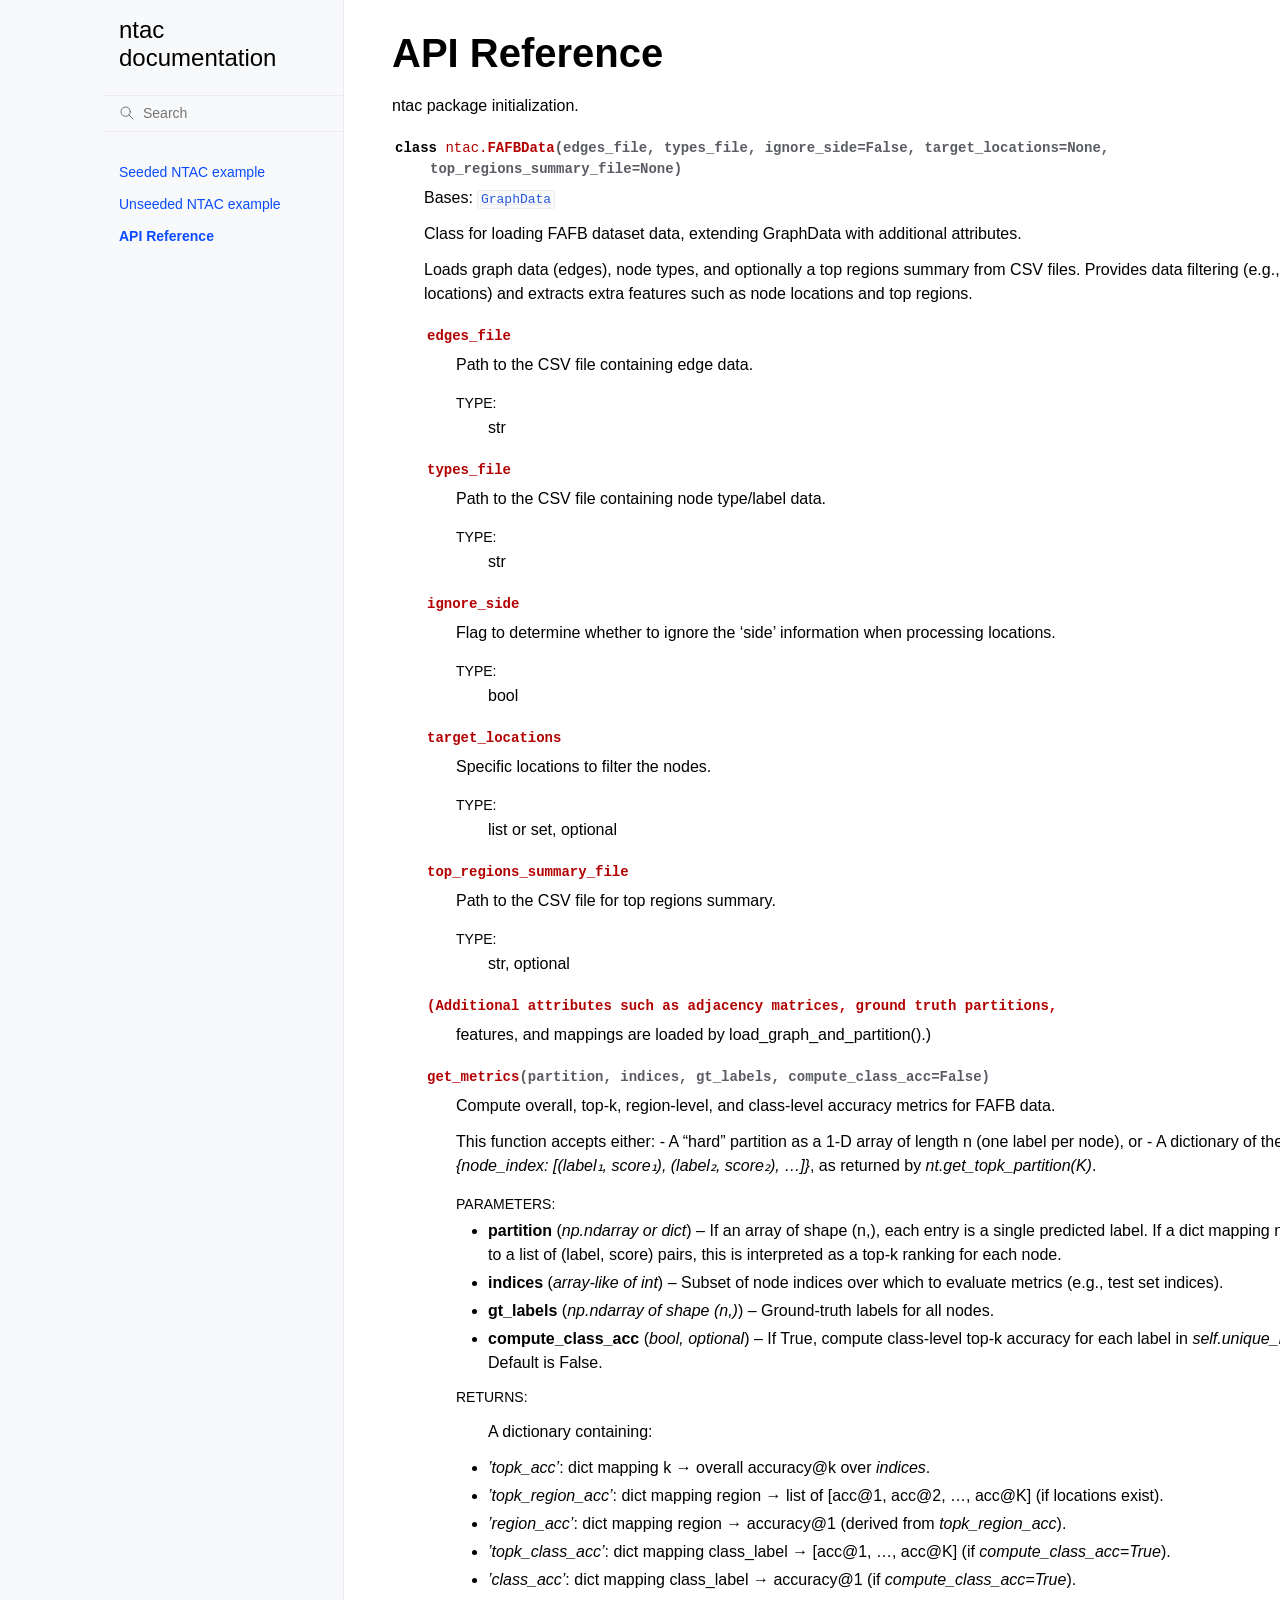
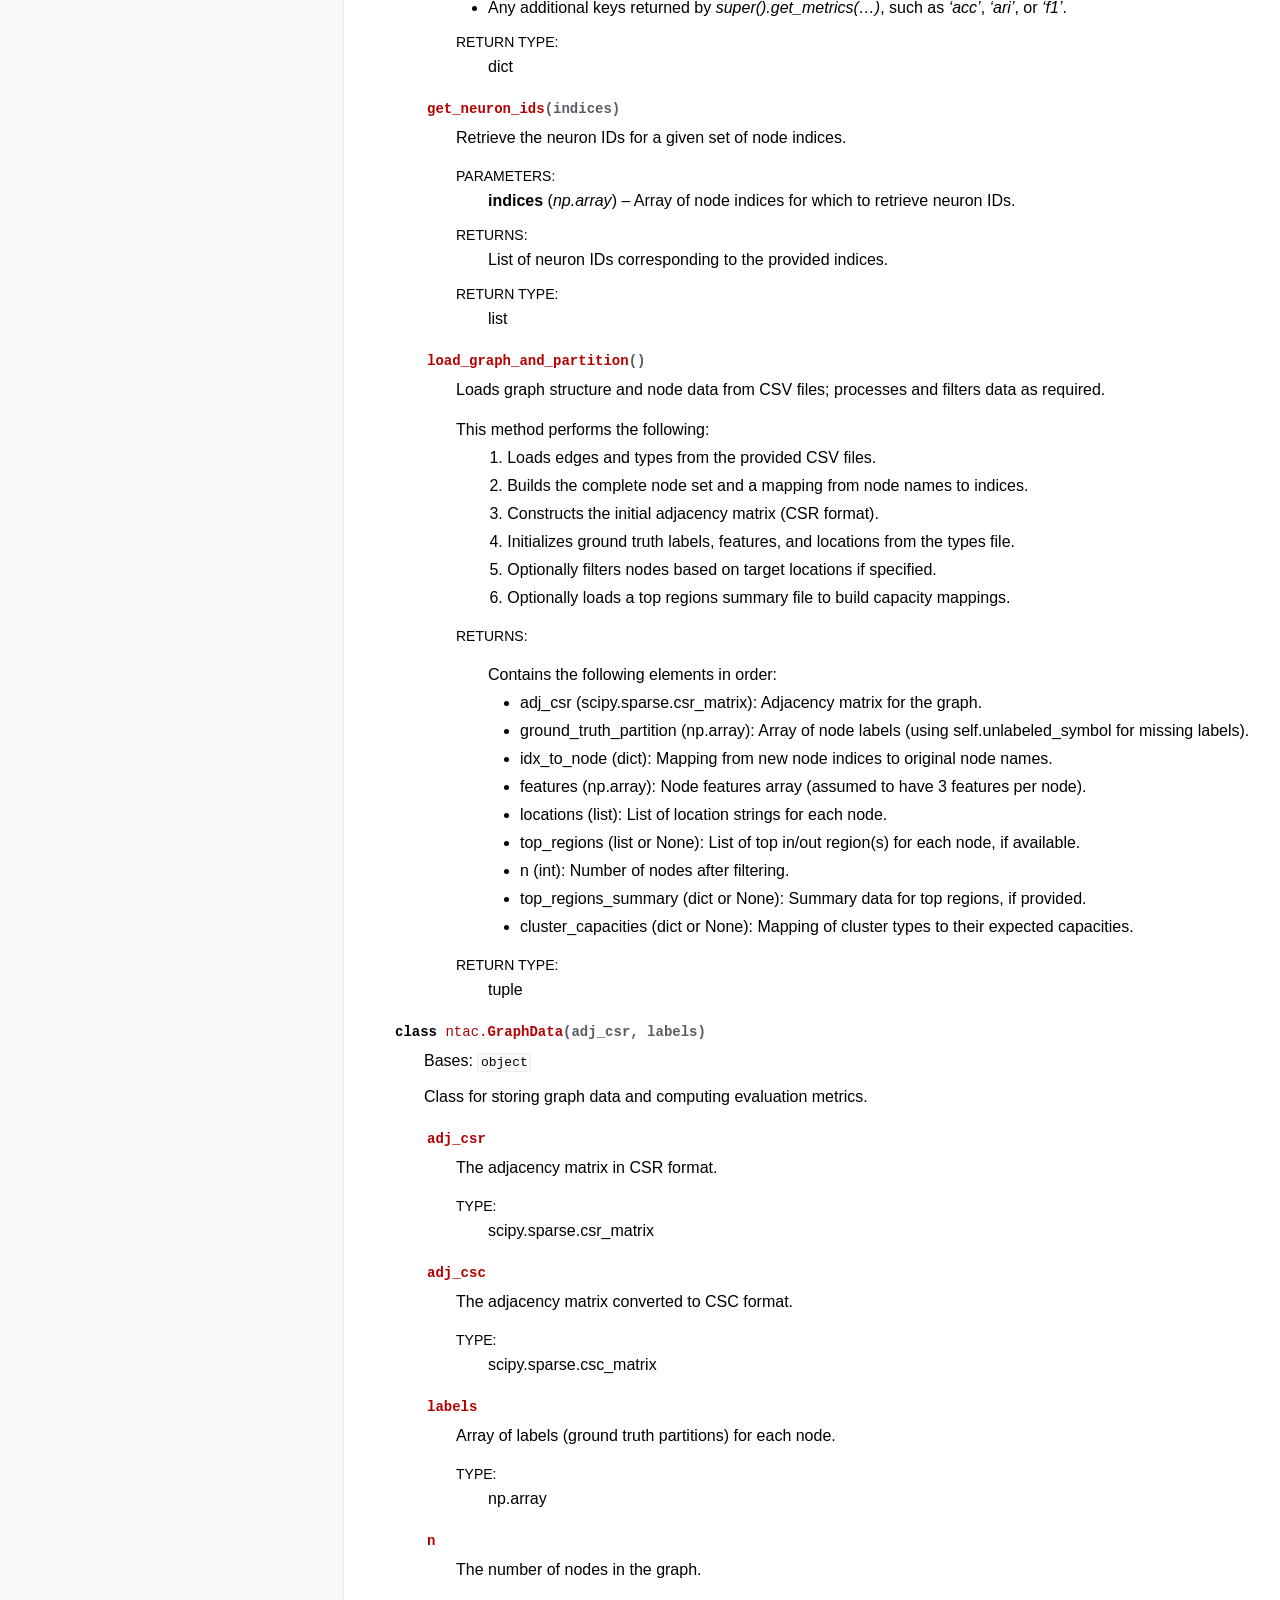
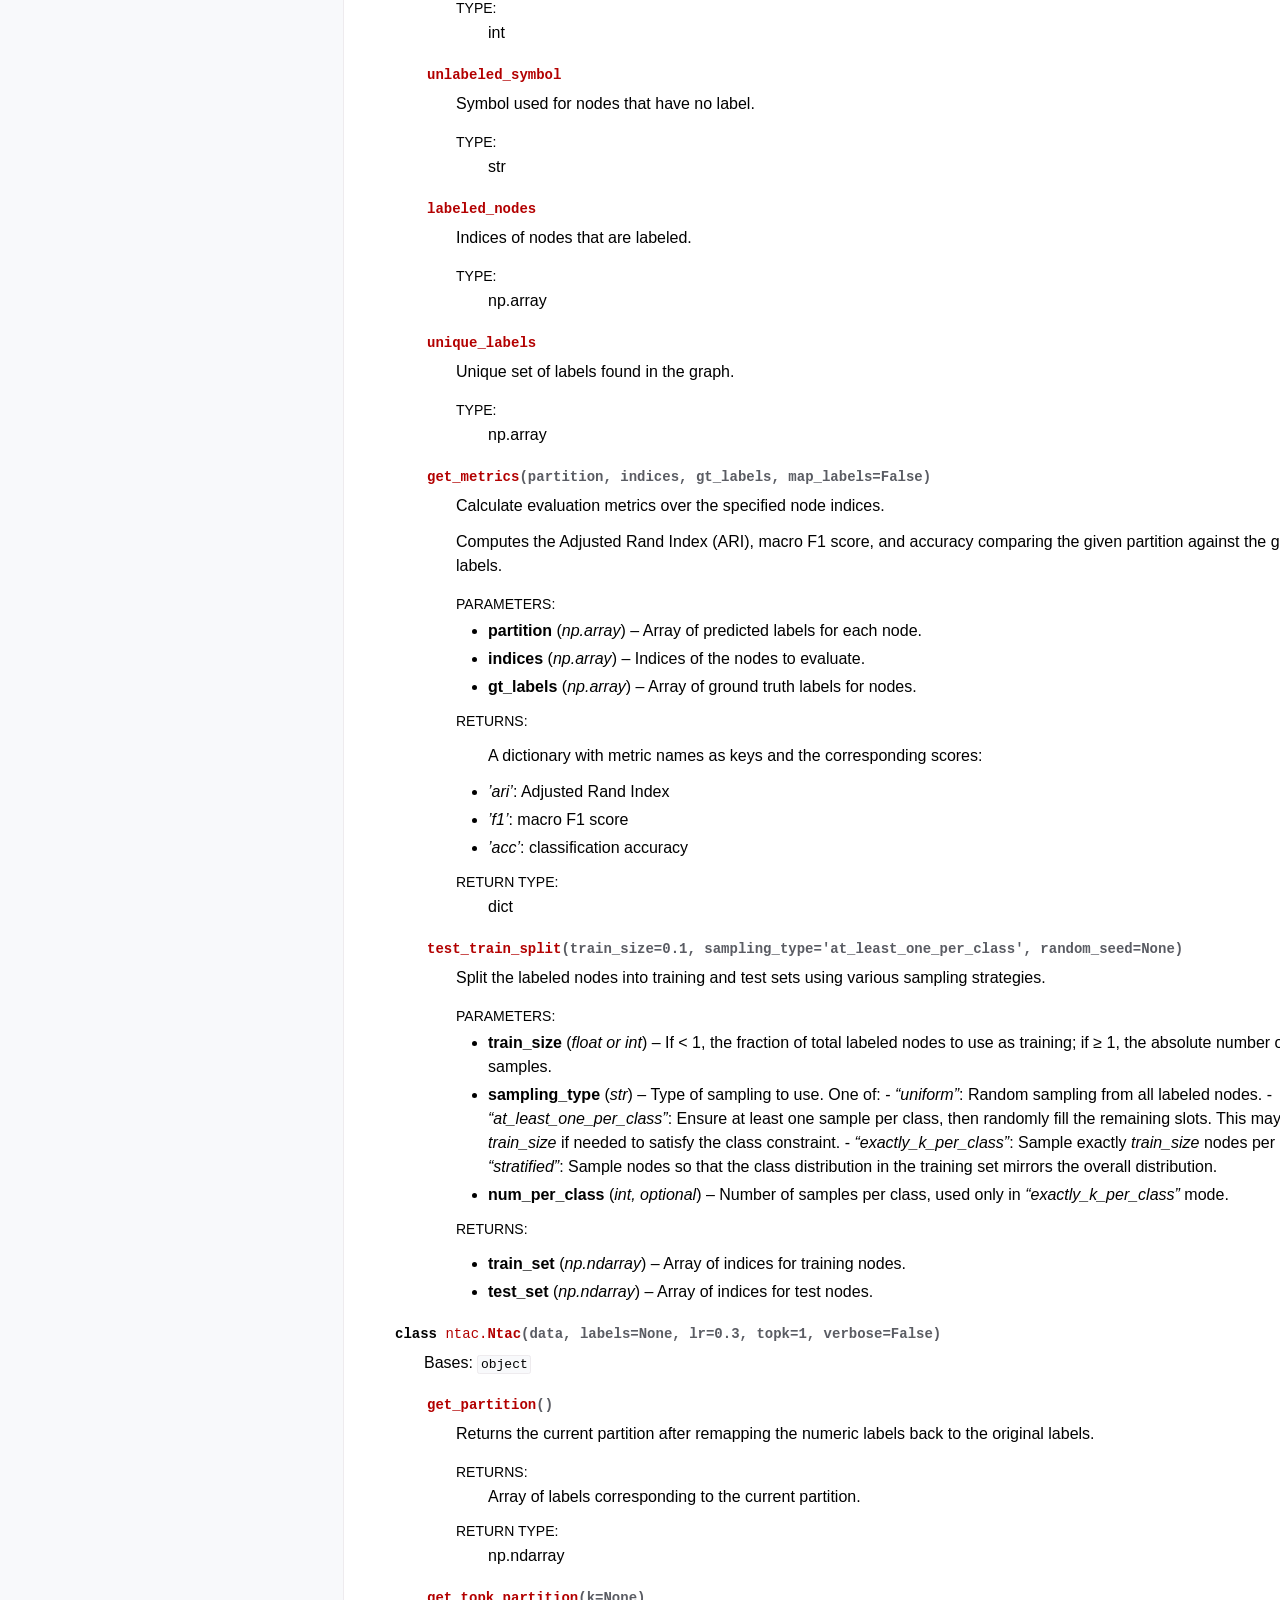
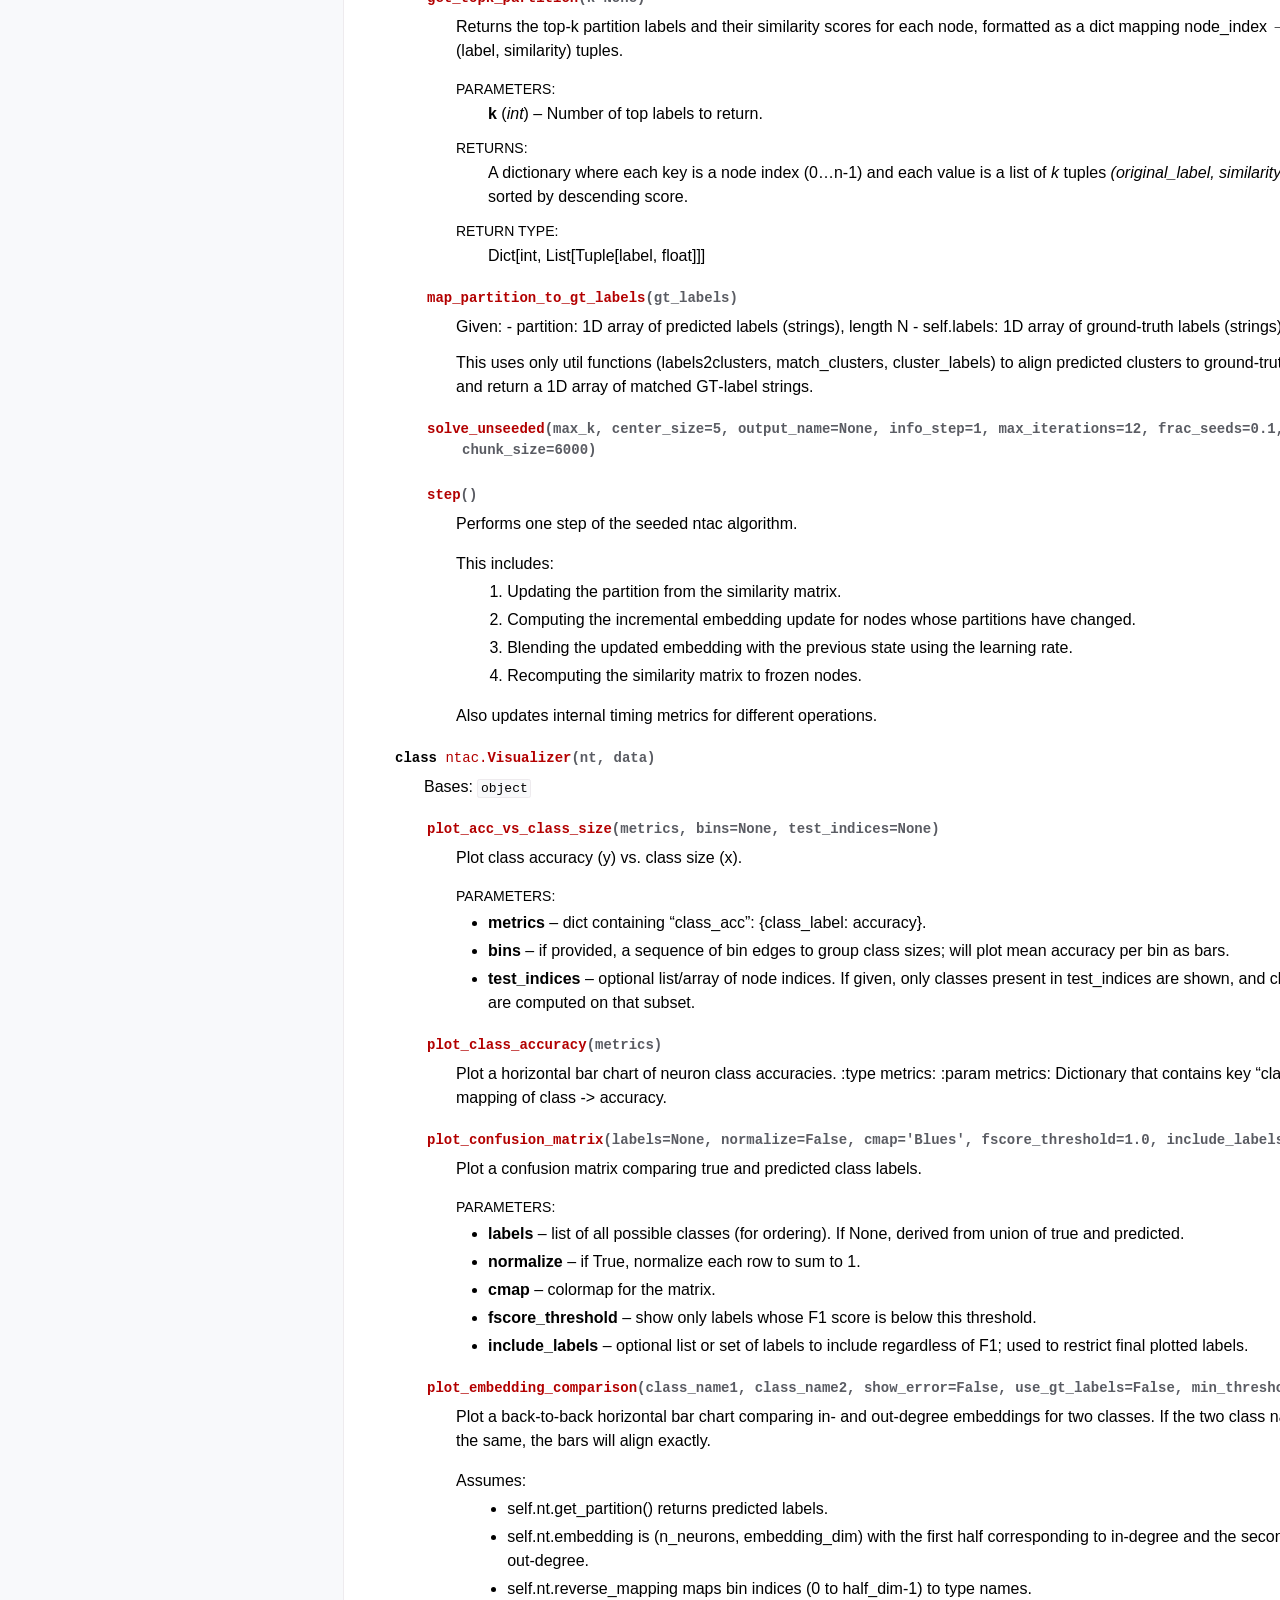
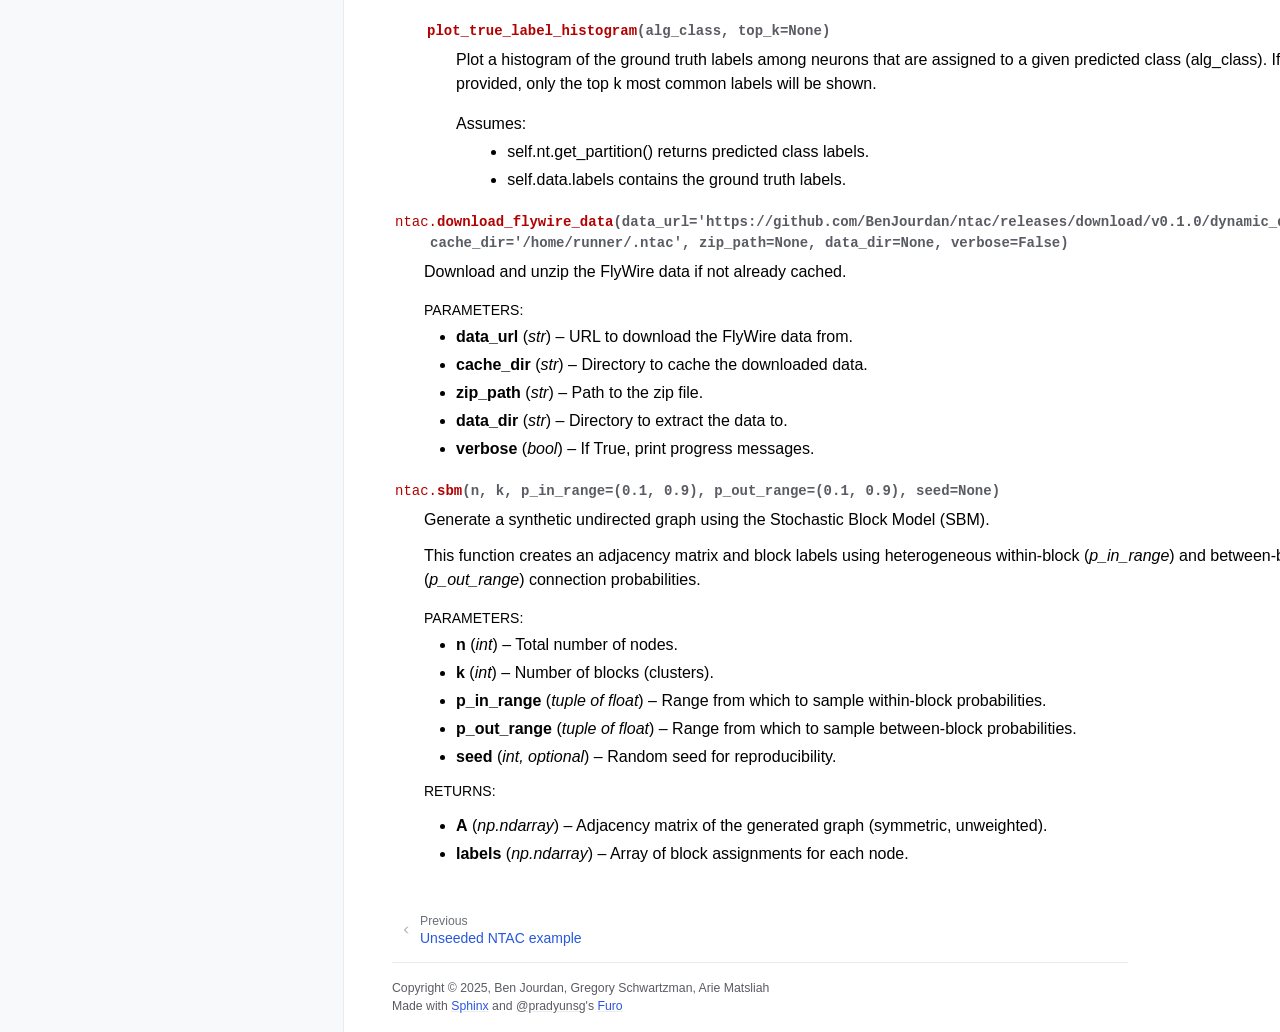
==== api.html @ e46d7cbb "deploy: 3fc42b098bd5388d7e32ef3124a3dd9ba7180684" ====
<!doctype html>
<html class="no-js" lang="en" data-content_root="./">
  <head><meta charset="utf-8"/>
    <meta name="viewport" content="width=device-width,initial-scale=1"/>
    <meta name="color-scheme" content="light dark"><meta name="viewport" content="width=device-width, initial-scale=1" />
<link rel="index" title="Index" href="genindex.html" /><link rel="search" title="Search" href="search.html" /><link rel="prev" title="Unseeded NTAC example" href="unseeded_example.html" />

    <!-- Generated with Sphinx 8.2.3 and Furo 2024.08.06 -->
        <title>API Reference - ntac documentation</title>
      <link rel="stylesheet" type="text/css" href="_static/pygments.css?v=a746c00c" />
    <link rel="stylesheet" type="text/css" href="_static/styles/furo.css?v=354aac6f" />
    <link rel="stylesheet" type="text/css" href="_static/styles/furo-extensions.css?v=302659d7" />
    <link rel="stylesheet" type="text/css" href="_static/custom.css?v=66f80225" />
    
    


<style>
  body {
    --color-code-background: #f8f8f8;
  --color-code-foreground: black;
  
  }
  @media not print {
    body[data-theme="dark"] {
      --color-code-background: #202020;
  --color-code-foreground: #d0d0d0;
  
    }
    @media (prefers-color-scheme: dark) {
      body:not([data-theme="light"]) {
        --color-code-background: #202020;
  --color-code-foreground: #d0d0d0;
  
      }
    }
  }
</style></head>
  <body>
    
    <script>
      document.body.dataset.theme = localStorage.getItem("theme") || "auto";
    </script>
    

<svg xmlns="http://www.w3.org/2000/svg" style="display: none;">
  <symbol id="svg-toc" viewBox="0 0 24 24">
    <title>Contents</title>
    <svg stroke="currentColor" fill="currentColor" stroke-width="0" viewBox="0 0 1024 1024">
      <path d="M408 442h480c4.4 0 8-3.6 8-8v-56c0-4.4-3.6-8-8-8H408c-4.4 0-8 3.6-8 8v56c0 4.4 3.6 8 8 8zm-8 204c0 4.4 3.6 8 8 8h480c4.4 0 8-3.6 8-8v-56c0-4.4-3.6-8-8-8H408c-4.4 0-8 3.6-8 8v56zm504-486H120c-4.4 0-8 3.6-8 8v56c0 4.4 3.6 8 8 8h784c4.4 0 8-3.6 8-8v-56c0-4.4-3.6-8-8-8zm0 632H120c-4.4 0-8 3.6-8 8v56c0 4.4 3.6 8 8 8h784c4.4 0 8-3.6 8-8v-56c0-4.4-3.6-8-8-8zM115.4 518.9L271.7 642c5.8 4.6 14.4.5 14.4-6.9V388.9c0-7.4-8.5-11.5-14.4-6.9L115.4 505.1a8.74 8.74 0 0 0 0 13.8z"/>
    </svg>
  </symbol>
  <symbol id="svg-menu" viewBox="0 0 24 24">
    <title>Menu</title>
    <svg xmlns="http://www.w3.org/2000/svg" viewBox="0 0 24 24" fill="none" stroke="currentColor"
      stroke-width="2" stroke-linecap="round" stroke-linejoin="round" class="feather-menu">
      <line x1="3" y1="12" x2="21" y2="12"></line>
      <line x1="3" y1="6" x2="21" y2="6"></line>
      <line x1="3" y1="18" x2="21" y2="18"></line>
    </svg>
  </symbol>
  <symbol id="svg-arrow-right" viewBox="0 0 24 24">
    <title>Expand</title>
    <svg xmlns="http://www.w3.org/2000/svg" viewBox="0 0 24 24" fill="none" stroke="currentColor"
      stroke-width="2" stroke-linecap="round" stroke-linejoin="round" class="feather-chevron-right">
      <polyline points="9 18 15 12 9 6"></polyline>
    </svg>
  </symbol>
  <symbol id="svg-sun" viewBox="0 0 24 24">
    <title>Light mode</title>
    <svg xmlns="http://www.w3.org/2000/svg" viewBox="0 0 24 24" fill="none" stroke="currentColor"
      stroke-width="1" stroke-linecap="round" stroke-linejoin="round" class="feather-sun">
      <circle cx="12" cy="12" r="5"></circle>
      <line x1="12" y1="1" x2="12" y2="3"></line>
      <line x1="12" y1="21" x2="12" y2="23"></line>
      <line x1="4.22" y1="4.22" x2="5.64" y2="5.64"></line>
      <line x1="18.36" y1="18.36" x2="19.78" y2="19.78"></line>
      <line x1="1" y1="12" x2="3" y2="12"></line>
      <line x1="21" y1="12" x2="23" y2="12"></line>
      <line x1="4.22" y1="19.78" x2="5.64" y2="18.36"></line>
      <line x1="18.36" y1="5.64" x2="19.78" y2="4.22"></line>
    </svg>
  </symbol>
  <symbol id="svg-moon" viewBox="0 0 24 24">
    <title>Dark mode</title>
    <svg xmlns="http://www.w3.org/2000/svg" viewBox="0 0 24 24" fill="none" stroke="currentColor"
      stroke-width="1" stroke-linecap="round" stroke-linejoin="round" class="icon-tabler-moon">
      <path stroke="none" d="M0 0h24v24H0z" fill="none" />
      <path d="M12 3c.132 0 .263 0 .393 0a7.5 7.5 0 0 0 7.92 12.446a9 9 0 1 1 -8.313 -12.454z" />
    </svg>
  </symbol>
  <symbol id="svg-sun-with-moon" viewBox="0 0 24 24">
    <title>Auto light/dark, in light mode</title>
    <svg xmlns="http://www.w3.org/2000/svg" viewBox="0 0 24 24" fill="none" stroke="currentColor"
      stroke-width="1" stroke-linecap="round" stroke-linejoin="round"
      class="icon-custom-derived-from-feather-sun-and-tabler-moon">
      <path style="opacity: 50%" d="M 5.411 14.504 C 5.471 14.504 5.532 14.504 5.591 14.504 C 3.639 16.319 4.383 19.569 6.931 20.352 C 7.693 20.586 8.512 20.551 9.25 20.252 C 8.023 23.207 4.056 23.725 2.11 21.184 C 0.166 18.642 1.702 14.949 4.874 14.536 C 5.051 14.512 5.231 14.5 5.411 14.5 L 5.411 14.504 Z"/>
      <line x1="14.5" y1="3.25" x2="14.5" y2="1.25"/>
      <line x1="14.5" y1="15.85" x2="14.5" y2="17.85"/>
      <line x1="10.044" y1="5.094" x2="8.63" y2="3.68"/>
      <line x1="19" y1="14.05" x2="20.414" y2="15.464"/>
      <line x1="8.2" y1="9.55" x2="6.2" y2="9.55"/>
      <line x1="20.8" y1="9.55" x2="22.8" y2="9.55"/>
      <line x1="10.044" y1="14.006" x2="8.63" y2="15.42"/>
      <line x1="19" y1="5.05" x2="20.414" y2="3.636"/>
      <circle cx="14.5" cy="9.55" r="3.6"/>
    </svg>
  </symbol>
  <symbol id="svg-moon-with-sun" viewBox="0 0 24 24">
    <title>Auto light/dark, in dark mode</title>
    <svg xmlns="http://www.w3.org/2000/svg" viewBox="0 0 24 24" fill="none" stroke="currentColor"
      stroke-width="1" stroke-linecap="round" stroke-linejoin="round"
      class="icon-custom-derived-from-feather-sun-and-tabler-moon">
      <path d="M 8.282 7.007 C 8.385 7.007 8.494 7.007 8.595 7.007 C 5.18 10.184 6.481 15.869 10.942 17.24 C 12.275 17.648 13.706 17.589 15 17.066 C 12.851 22.236 5.91 23.143 2.505 18.696 C -0.897 14.249 1.791 7.786 7.342 7.063 C 7.652 7.021 7.965 7 8.282 7 L 8.282 7.007 Z"/>
      <line style="opacity: 50%" x1="18" y1="3.705" x2="18" y2="2.5"/>
      <line style="opacity: 50%" x1="18" y1="11.295" x2="18" y2="12.5"/>
      <line style="opacity: 50%" x1="15.316" y1="4.816" x2="14.464" y2="3.964"/>
      <line style="opacity: 50%" x1="20.711" y1="10.212" x2="21.563" y2="11.063"/>
      <line style="opacity: 50%" x1="14.205" y1="7.5" x2="13.001" y2="7.5"/>
      <line style="opacity: 50%" x1="21.795" y1="7.5" x2="23" y2="7.5"/>
      <line style="opacity: 50%" x1="15.316" y1="10.184" x2="14.464" y2="11.036"/>
      <line style="opacity: 50%" x1="20.711" y1="4.789" x2="21.563" y2="3.937"/>
      <circle style="opacity: 50%" cx="18" cy="7.5" r="2.169"/>
    </svg>
  </symbol>
  <symbol id="svg-pencil" viewBox="0 0 24 24">
    <svg xmlns="http://www.w3.org/2000/svg" viewBox="0 0 24 24" fill="none" stroke="currentColor"
      stroke-width="1" stroke-linecap="round" stroke-linejoin="round" class="icon-tabler-pencil-code">
      <path d="M4 20h4l10.5 -10.5a2.828 2.828 0 1 0 -4 -4l-10.5 10.5v4" />
      <path d="M13.5 6.5l4 4" />
      <path d="M20 21l2 -2l-2 -2" />
      <path d="M17 17l-2 2l2 2" />
    </svg>
  </symbol>
  <symbol id="svg-eye" viewBox="0 0 24 24">
    <svg xmlns="http://www.w3.org/2000/svg" viewBox="0 0 24 24" fill="none" stroke="currentColor"
      stroke-width="1" stroke-linecap="round" stroke-linejoin="round" class="icon-tabler-eye-code">
      <path stroke="none" d="M0 0h24v24H0z" fill="none" />
      <path d="M10 12a2 2 0 1 0 4 0a2 2 0 0 0 -4 0" />
      <path
        d="M11.11 17.958c-3.209 -.307 -5.91 -2.293 -8.11 -5.958c2.4 -4 5.4 -6 9 -6c3.6 0 6.6 2 9 6c-.21 .352 -.427 .688 -.647 1.008" />
      <path d="M20 21l2 -2l-2 -2" />
      <path d="M17 17l-2 2l2 2" />
    </svg>
  </symbol>
</svg>

<input type="checkbox" class="sidebar-toggle" name="__navigation" id="__navigation">
<input type="checkbox" class="sidebar-toggle" name="__toc" id="__toc">
<label class="overlay sidebar-overlay" for="__navigation">
  <div class="visually-hidden">Hide navigation sidebar</div>
</label>
<label class="overlay toc-overlay" for="__toc">
  <div class="visually-hidden">Hide table of contents sidebar</div>
</label>

<a class="skip-to-content muted-link" href="#furo-main-content">Skip to content</a>



<div class="page">
  <header class="mobile-header">
    <div class="header-left">
      <label class="nav-overlay-icon" for="__navigation">
        <div class="visually-hidden">Toggle site navigation sidebar</div>
        <i class="icon"><svg><use href="#svg-menu"></use></svg></i>
      </label>
    </div>
    <div class="header-center">
      <a href="index.html"><div class="brand">ntac  documentation</div></a>
    </div>
    <div class="header-right">
      <div class="theme-toggle-container theme-toggle-header">
        <button class="theme-toggle">
          <div class="visually-hidden">Toggle Light / Dark / Auto color theme</div>
          <svg class="theme-icon-when-auto-light"><use href="#svg-sun-with-moon"></use></svg>
          <svg class="theme-icon-when-auto-dark"><use href="#svg-moon-with-sun"></use></svg>
          <svg class="theme-icon-when-dark"><use href="#svg-moon"></use></svg>
          <svg class="theme-icon-when-light"><use href="#svg-sun"></use></svg>
        </button>
      </div>
      <label class="toc-overlay-icon toc-header-icon" for="__toc">
        <div class="visually-hidden">Toggle table of contents sidebar</div>
        <i class="icon"><svg><use href="#svg-toc"></use></svg></i>
      </label>
    </div>
  </header>
  <aside class="sidebar-drawer">
    <div class="sidebar-container">
      
      <div class="sidebar-sticky"><a class="sidebar-brand" href="index.html">
  
  
  <span class="sidebar-brand-text">ntac  documentation</span>
  
</a><form class="sidebar-search-container" method="get" action="search.html" role="search">
  <input class="sidebar-search" placeholder="Search" name="q" aria-label="Search">
  <input type="hidden" name="check_keywords" value="yes">
  <input type="hidden" name="area" value="default">
</form>
<div id="searchbox"></div><div class="sidebar-scroll"><div class="sidebar-tree">
  <ul class="current">
<li class="toctree-l1"><a class="reference internal" href="seeded_example.html">Seeded NTAC example</a></li>
<li class="toctree-l1"><a class="reference internal" href="unseeded_example.html">Unseeded NTAC example</a></li>
<li class="toctree-l1 current current-page"><a class="current reference internal" href="#">API Reference</a></li>
</ul>

</div>
</div>

      </div>
      
    </div>
  </aside>
  <div class="main">
    <div class="content">
      <div class="article-container">
        <a href="#" class="back-to-top muted-link">
          <svg xmlns="http://www.w3.org/2000/svg" viewBox="0 0 24 24">
            <path d="M13 20h-2V8l-5.5 5.5-1.42-1.42L12 4.16l7.92 7.92-1.42 1.42L13 8v12z"></path>
          </svg>
          <span>Back to top</span>
        </a>
        <div class="content-icon-container">
          <div class="view-this-page">
  <a class="muted-link" href="_sources/api.rst.txt" title="View this page">
    <svg><use href="#svg-eye"></use></svg>
    <span class="visually-hidden">View this page</span>
  </a>
</div>
<div class="theme-toggle-container theme-toggle-content">
            <button class="theme-toggle">
              <div class="visually-hidden">Toggle Light / Dark / Auto color theme</div>
              <svg class="theme-icon-when-auto-light"><use href="#svg-sun-with-moon"></use></svg>
              <svg class="theme-icon-when-auto-dark"><use href="#svg-moon-with-sun"></use></svg>
              <svg class="theme-icon-when-dark"><use href="#svg-moon"></use></svg>
              <svg class="theme-icon-when-light"><use href="#svg-sun"></use></svg>
            </button>
          </div>
          <label class="toc-overlay-icon toc-content-icon" for="__toc">
            <div class="visually-hidden">Toggle table of contents sidebar</div>
            <i class="icon"><svg><use href="#svg-toc"></use></svg></i>
          </label>
        </div>
        <article role="main" id="furo-main-content">
          <section id="module-ntac">
<span id="api-reference"></span><h1>API Reference<a class="headerlink" href="#module-ntac" title="Link to this heading">¶</a></h1>
<p>ntac package initialization.</p>
<dl class="py class">
<dt class="sig sig-object py" id="ntac.FAFBData">
<em class="property"><span class="k"><span class="pre">class</span></span><span class="w"> </span></em><span class="sig-prename descclassname"><span class="pre">ntac.</span></span><span class="sig-name descname"><span class="pre">FAFBData</span></span><span class="sig-paren">(</span><em class="sig-param"><span class="n"><span class="pre">edges_file</span></span></em>, <em class="sig-param"><span class="n"><span class="pre">types_file</span></span></em>, <em class="sig-param"><span class="n"><span class="pre">ignore_side</span></span><span class="o"><span class="pre">=</span></span><span class="default_value"><span class="pre">False</span></span></em>, <em class="sig-param"><span class="n"><span class="pre">target_locations</span></span><span class="o"><span class="pre">=</span></span><span class="default_value"><span class="pre">None</span></span></em>, <em class="sig-param"><span class="n"><span class="pre">top_regions_summary_file</span></span><span class="o"><span class="pre">=</span></span><span class="default_value"><span class="pre">None</span></span></em><span class="sig-paren">)</span><a class="headerlink" href="#ntac.FAFBData" title="Link to this definition">¶</a></dt>
<dd><p>Bases: <a class="reference internal" href="#ntac.GraphData" title="ntac.graph_data.GraphData"><code class="xref py py-class docutils literal notranslate"><span class="pre">GraphData</span></code></a></p>
<p>Class for loading FAFB dataset data, extending GraphData with additional attributes.</p>
<p>Loads graph data (edges), node types, and optionally a top regions summary from CSV files.
Provides data filtering (e.g., by target locations) and extracts extra features such as
node locations and top regions.</p>
<dl class="py attribute">
<dt class="sig sig-object py" id="ntac.FAFBData.edges_file">
<span class="sig-name descname"><span class="pre">edges_file</span></span><a class="headerlink" href="#ntac.FAFBData.edges_file" title="Link to this definition">¶</a></dt>
<dd><p>Path to the CSV file containing edge data.</p>
<dl class="field-list simple">
<dt class="field-odd">Type<span class="colon">:</span></dt>
<dd class="field-odd"><p>str</p>
</dd>
</dl>
</dd></dl>

<dl class="py attribute">
<dt class="sig sig-object py" id="ntac.FAFBData.types_file">
<span class="sig-name descname"><span class="pre">types_file</span></span><a class="headerlink" href="#ntac.FAFBData.types_file" title="Link to this definition">¶</a></dt>
<dd><p>Path to the CSV file containing node type/label data.</p>
<dl class="field-list simple">
<dt class="field-odd">Type<span class="colon">:</span></dt>
<dd class="field-odd"><p>str</p>
</dd>
</dl>
</dd></dl>

<dl class="py attribute">
<dt class="sig sig-object py" id="ntac.FAFBData.ignore_side">
<span class="sig-name descname"><span class="pre">ignore_side</span></span><a class="headerlink" href="#ntac.FAFBData.ignore_side" title="Link to this definition">¶</a></dt>
<dd><p>Flag to determine whether to ignore the ‘side’ information when processing locations.</p>
<dl class="field-list simple">
<dt class="field-odd">Type<span class="colon">:</span></dt>
<dd class="field-odd"><p>bool</p>
</dd>
</dl>
</dd></dl>

<dl class="py attribute">
<dt class="sig sig-object py" id="ntac.FAFBData.target_locations">
<span class="sig-name descname"><span class="pre">target_locations</span></span><a class="headerlink" href="#ntac.FAFBData.target_locations" title="Link to this definition">¶</a></dt>
<dd><p>Specific locations to filter the nodes.</p>
<dl class="field-list simple">
<dt class="field-odd">Type<span class="colon">:</span></dt>
<dd class="field-odd"><p>list or set, optional</p>
</dd>
</dl>
</dd></dl>

<dl class="py attribute">
<dt class="sig sig-object py" id="ntac.FAFBData.top_regions_summary_file">
<span class="sig-name descname"><span class="pre">top_regions_summary_file</span></span><a class="headerlink" href="#ntac.FAFBData.top_regions_summary_file" title="Link to this definition">¶</a></dt>
<dd><p>Path to the CSV file for top regions summary.</p>
<dl class="field-list simple">
<dt class="field-odd">Type<span class="colon">:</span></dt>
<dd class="field-odd"><p>str, optional</p>
</dd>
</dl>
</dd></dl>

<dl class="py attribute">
<dt class="sig sig-object py">
<span class="sig-name descname"><span class="pre">(Additional</span> <span class="pre">attributes</span> <span class="pre">such</span> <span class="pre">as</span> <span class="pre">adjacency</span> <span class="pre">matrices,</span> <span class="pre">ground</span> <span class="pre">truth</span> <span class="pre">partitions,</span></span></dt>
<dd><p>features, and mappings are loaded by load_graph_and_partition().)</p>
</dd></dl>

<dl class="py method">
<dt class="sig sig-object py" id="ntac.FAFBData.get_metrics">
<span class="sig-name descname"><span class="pre">get_metrics</span></span><span class="sig-paren">(</span><em class="sig-param"><span class="n"><span class="pre">partition</span></span></em>, <em class="sig-param"><span class="n"><span class="pre">indices</span></span></em>, <em class="sig-param"><span class="n"><span class="pre">gt_labels</span></span></em>, <em class="sig-param"><span class="n"><span class="pre">compute_class_acc</span></span><span class="o"><span class="pre">=</span></span><span class="default_value"><span class="pre">False</span></span></em><span class="sig-paren">)</span><a class="headerlink" href="#ntac.FAFBData.get_metrics" title="Link to this definition">¶</a></dt>
<dd><p>Compute overall, top-k, region-level, and class-level accuracy metrics for FAFB data.</p>
<p>This function accepts either:
- A “hard” partition as a 1-D array of length n (one label per node), or
- A dictionary of the form <cite>{node_index: [(label₁, score₁), (label₂, score₂), …]}</cite>,
as returned by <cite>nt.get_topk_partition(K)</cite>.</p>
<dl class="field-list simple">
<dt class="field-odd">Parameters<span class="colon">:</span></dt>
<dd class="field-odd"><ul class="simple">
<li><p><strong>partition</strong> (<em>np.ndarray</em><em> or </em><em>dict</em>) – If an array of shape (n,), each entry is a single predicted label.
If a dict mapping node_index to a list of (label, score) pairs, this is interpreted
as a top-k ranking for each node.</p></li>
<li><p><strong>indices</strong> (<em>array-like</em><em> of </em><em>int</em>) – Subset of node indices over which to evaluate metrics (e.g., test set indices).</p></li>
<li><p><strong>gt_labels</strong> (<em>np.ndarray</em><em> of </em><em>shape</em><em> (</em><em>n</em><em>,</em><em>)</em>) – Ground-truth labels for all nodes.</p></li>
<li><p><strong>compute_class_acc</strong> (<em>bool</em><em>, </em><em>optional</em>) – If True, compute class-level top-k accuracy for each label in <cite>self.unique_labels</cite>.
Default is False.</p></li>
</ul>
</dd>
<dt class="field-even">Returns<span class="colon">:</span></dt>
<dd class="field-even"><p><p>A dictionary containing:</p>
<ul class="simple">
<li><p><cite>’topk_acc’</cite>: dict mapping k → overall accuracy&#64;k over <cite>indices</cite>.</p></li>
<li><p><cite>’topk_region_acc’</cite>: dict mapping region → list of [acc&#64;1, acc&#64;2, …, acc&#64;K] (if locations exist).</p></li>
<li><p><cite>’region_acc’</cite>: dict mapping region → accuracy&#64;1 (derived from <cite>topk_region_acc</cite>).</p></li>
<li><p><cite>’topk_class_acc’</cite>: dict mapping class_label → [acc&#64;1, …, acc&#64;K] (if <cite>compute_class_acc=True</cite>).</p></li>
<li><p><cite>’class_acc’</cite>: dict mapping class_label → accuracy&#64;1 (if <cite>compute_class_acc=True</cite>).</p></li>
<li><p>Any additional keys returned by <cite>super().get_metrics(…)</cite>, such as <cite>‘acc’</cite>, <cite>‘ari’</cite>, or <cite>‘f1’</cite>.</p></li>
</ul>
</p>
</dd>
<dt class="field-odd">Return type<span class="colon">:</span></dt>
<dd class="field-odd"><p>dict</p>
</dd>
</dl>
</dd></dl>

<dl class="py method">
<dt class="sig sig-object py" id="ntac.FAFBData.get_neuron_ids">
<span class="sig-name descname"><span class="pre">get_neuron_ids</span></span><span class="sig-paren">(</span><em class="sig-param"><span class="n"><span class="pre">indices</span></span></em><span class="sig-paren">)</span><a class="headerlink" href="#ntac.FAFBData.get_neuron_ids" title="Link to this definition">¶</a></dt>
<dd><p>Retrieve the neuron IDs for a given set of node indices.</p>
<dl class="field-list simple">
<dt class="field-odd">Parameters<span class="colon">:</span></dt>
<dd class="field-odd"><p><strong>indices</strong> (<em>np.array</em>) – Array of node indices for which to retrieve neuron IDs.</p>
</dd>
<dt class="field-even">Returns<span class="colon">:</span></dt>
<dd class="field-even"><p>List of neuron IDs corresponding to the provided indices.</p>
</dd>
<dt class="field-odd">Return type<span class="colon">:</span></dt>
<dd class="field-odd"><p>list</p>
</dd>
</dl>
</dd></dl>

<dl class="py method">
<dt class="sig sig-object py" id="ntac.FAFBData.load_graph_and_partition">
<span class="sig-name descname"><span class="pre">load_graph_and_partition</span></span><span class="sig-paren">(</span><span class="sig-paren">)</span><a class="headerlink" href="#ntac.FAFBData.load_graph_and_partition" title="Link to this definition">¶</a></dt>
<dd><p>Loads graph structure and node data from CSV files; processes and filters data as required.</p>
<dl class="simple">
<dt>This method performs the following:</dt><dd><ol class="arabic simple">
<li><p>Loads edges and types from the provided CSV files.</p></li>
<li><p>Builds the complete node set and a mapping from node names to indices.</p></li>
<li><p>Constructs the initial adjacency matrix (CSR format).</p></li>
<li><p>Initializes ground truth labels, features, and locations from the types file.</p></li>
<li><p>Optionally filters nodes based on target locations if specified.</p></li>
<li><p>Optionally loads a top regions summary file to build capacity mappings.</p></li>
</ol>
</dd>
</dl>
<dl class="field-list simple">
<dt class="field-odd">Returns<span class="colon">:</span></dt>
<dd class="field-odd"><p><dl class="simple">
<dt>Contains the following elements in order:</dt><dd><ul class="simple">
<li><p>adj_csr (scipy.sparse.csr_matrix): Adjacency matrix for the graph.</p></li>
<li><p>ground_truth_partition (np.array): Array of node labels (using self.unlabeled_symbol for missing labels).</p></li>
<li><p>idx_to_node (dict): Mapping from new node indices to original node names.</p></li>
<li><p>features (np.array): Node features array (assumed to have 3 features per node).</p></li>
<li><p>locations (list): List of location strings for each node.</p></li>
<li><p>top_regions (list or None): List of top in/out region(s) for each node, if available.</p></li>
<li><p>n (int): Number of nodes after filtering.</p></li>
<li><p>top_regions_summary (dict or None): Summary data for top regions, if provided.</p></li>
<li><p>cluster_capacities (dict or None): Mapping of cluster types to their expected capacities.</p></li>
</ul>
</dd>
</dl>
</p>
</dd>
<dt class="field-even">Return type<span class="colon">:</span></dt>
<dd class="field-even"><p>tuple</p>
</dd>
</dl>
</dd></dl>

</dd></dl>

<dl class="py class">
<dt class="sig sig-object py" id="ntac.GraphData">
<em class="property"><span class="k"><span class="pre">class</span></span><span class="w"> </span></em><span class="sig-prename descclassname"><span class="pre">ntac.</span></span><span class="sig-name descname"><span class="pre">GraphData</span></span><span class="sig-paren">(</span><em class="sig-param"><span class="n"><span class="pre">adj_csr</span></span></em>, <em class="sig-param"><span class="n"><span class="pre">labels</span></span></em><span class="sig-paren">)</span><a class="headerlink" href="#ntac.GraphData" title="Link to this definition">¶</a></dt>
<dd><p>Bases: <code class="xref py py-class docutils literal notranslate"><span class="pre">object</span></code></p>
<p>Class for storing graph data and computing evaluation metrics.</p>
<dl class="py attribute">
<dt class="sig sig-object py" id="ntac.GraphData.adj_csr">
<span class="sig-name descname"><span class="pre">adj_csr</span></span><a class="headerlink" href="#ntac.GraphData.adj_csr" title="Link to this definition">¶</a></dt>
<dd><p>The adjacency matrix in CSR format.</p>
<dl class="field-list simple">
<dt class="field-odd">Type<span class="colon">:</span></dt>
<dd class="field-odd"><p>scipy.sparse.csr_matrix</p>
</dd>
</dl>
</dd></dl>

<dl class="py attribute">
<dt class="sig sig-object py" id="ntac.GraphData.adj_csc">
<span class="sig-name descname"><span class="pre">adj_csc</span></span><a class="headerlink" href="#ntac.GraphData.adj_csc" title="Link to this definition">¶</a></dt>
<dd><p>The adjacency matrix converted to CSC format.</p>
<dl class="field-list simple">
<dt class="field-odd">Type<span class="colon">:</span></dt>
<dd class="field-odd"><p>scipy.sparse.csc_matrix</p>
</dd>
</dl>
</dd></dl>

<dl class="py attribute">
<dt class="sig sig-object py" id="ntac.GraphData.labels">
<span class="sig-name descname"><span class="pre">labels</span></span><a class="headerlink" href="#ntac.GraphData.labels" title="Link to this definition">¶</a></dt>
<dd><p>Array of labels (ground truth partitions) for each node.</p>
<dl class="field-list simple">
<dt class="field-odd">Type<span class="colon">:</span></dt>
<dd class="field-odd"><p>np.array</p>
</dd>
</dl>
</dd></dl>

<dl class="py attribute">
<dt class="sig sig-object py" id="ntac.GraphData.n">
<span class="sig-name descname"><span class="pre">n</span></span><a class="headerlink" href="#ntac.GraphData.n" title="Link to this definition">¶</a></dt>
<dd><p>The number of nodes in the graph.</p>
<dl class="field-list simple">
<dt class="field-odd">Type<span class="colon">:</span></dt>
<dd class="field-odd"><p>int</p>
</dd>
</dl>
</dd></dl>

<dl class="py attribute">
<dt class="sig sig-object py" id="ntac.GraphData.unlabeled_symbol">
<span class="sig-name descname"><span class="pre">unlabeled_symbol</span></span><a class="headerlink" href="#ntac.GraphData.unlabeled_symbol" title="Link to this definition">¶</a></dt>
<dd><p>Symbol used for nodes that have no label.</p>
<dl class="field-list simple">
<dt class="field-odd">Type<span class="colon">:</span></dt>
<dd class="field-odd"><p>str</p>
</dd>
</dl>
</dd></dl>

<dl class="py attribute">
<dt class="sig sig-object py" id="ntac.GraphData.labeled_nodes">
<span class="sig-name descname"><span class="pre">labeled_nodes</span></span><a class="headerlink" href="#ntac.GraphData.labeled_nodes" title="Link to this definition">¶</a></dt>
<dd><p>Indices of nodes that are labeled.</p>
<dl class="field-list simple">
<dt class="field-odd">Type<span class="colon">:</span></dt>
<dd class="field-odd"><p>np.array</p>
</dd>
</dl>
</dd></dl>

<dl class="py attribute">
<dt class="sig sig-object py" id="ntac.GraphData.unique_labels">
<span class="sig-name descname"><span class="pre">unique_labels</span></span><a class="headerlink" href="#ntac.GraphData.unique_labels" title="Link to this definition">¶</a></dt>
<dd><p>Unique set of labels found in the graph.</p>
<dl class="field-list simple">
<dt class="field-odd">Type<span class="colon">:</span></dt>
<dd class="field-odd"><p>np.array</p>
</dd>
</dl>
</dd></dl>

<dl class="py method">
<dt class="sig sig-object py" id="ntac.GraphData.get_metrics">
<span class="sig-name descname"><span class="pre">get_metrics</span></span><span class="sig-paren">(</span><em class="sig-param"><span class="n"><span class="pre">partition</span></span></em>, <em class="sig-param"><span class="n"><span class="pre">indices</span></span></em>, <em class="sig-param"><span class="n"><span class="pre">gt_labels</span></span></em>, <em class="sig-param"><span class="n"><span class="pre">map_labels</span></span><span class="o"><span class="pre">=</span></span><span class="default_value"><span class="pre">False</span></span></em><span class="sig-paren">)</span><a class="headerlink" href="#ntac.GraphData.get_metrics" title="Link to this definition">¶</a></dt>
<dd><p>Calculate evaluation metrics over the specified node indices.</p>
<p>Computes the Adjusted Rand Index (ARI), macro F1 score, and accuracy
comparing the given partition against the ground truth labels.</p>
<dl class="field-list simple">
<dt class="field-odd">Parameters<span class="colon">:</span></dt>
<dd class="field-odd"><ul class="simple">
<li><p><strong>partition</strong> (<em>np.array</em>) – Array of predicted labels for each node.</p></li>
<li><p><strong>indices</strong> (<em>np.array</em>) – Indices of the nodes to evaluate.</p></li>
<li><p><strong>gt_labels</strong> (<em>np.array</em>) – Array of ground truth labels for nodes.</p></li>
</ul>
</dd>
<dt class="field-even">Returns<span class="colon">:</span></dt>
<dd class="field-even"><p><p>A dictionary with metric names as keys and the corresponding scores:</p>
<ul class="simple">
<li><p><cite>’ari’</cite>: Adjusted Rand Index</p></li>
<li><p><cite>’f1’</cite>: macro F1 score</p></li>
<li><p><cite>’acc’</cite>: classification accuracy</p></li>
</ul>
</p>
</dd>
<dt class="field-odd">Return type<span class="colon">:</span></dt>
<dd class="field-odd"><p>dict</p>
</dd>
</dl>
</dd></dl>

<dl class="py method">
<dt class="sig sig-object py" id="ntac.GraphData.test_train_split">
<span class="sig-name descname"><span class="pre">test_train_split</span></span><span class="sig-paren">(</span><em class="sig-param"><span class="n"><span class="pre">train_size</span></span><span class="o"><span class="pre">=</span></span><span class="default_value"><span class="pre">0.1</span></span></em>, <em class="sig-param"><span class="n"><span class="pre">sampling_type</span></span><span class="o"><span class="pre">=</span></span><span class="default_value"><span class="pre">'at_least_one_per_class'</span></span></em>, <em class="sig-param"><span class="n"><span class="pre">random_seed</span></span><span class="o"><span class="pre">=</span></span><span class="default_value"><span class="pre">None</span></span></em><span class="sig-paren">)</span><a class="headerlink" href="#ntac.GraphData.test_train_split" title="Link to this definition">¶</a></dt>
<dd><p>Split the labeled nodes into training and test sets using various sampling strategies.</p>
<dl class="field-list simple">
<dt class="field-odd">Parameters<span class="colon">:</span></dt>
<dd class="field-odd"><ul class="simple">
<li><p><strong>train_size</strong> (<em>float</em><em> or </em><em>int</em>) – If &lt; 1, the fraction of total labeled nodes to use as training;
if ≥ 1, the absolute number of training samples.</p></li>
<li><p><strong>sampling_type</strong> (<em>str</em>) – Type of sampling to use. One of:
- <cite>“uniform”</cite>: Random sampling from all labeled nodes.
- <cite>“at_least_one_per_class”</cite>: Ensure at least one sample per class,
then randomly fill the remaining slots. This may exceed <cite>train_size</cite>
if needed to satisfy the class constraint.
- <cite>“exactly_k_per_class”</cite>: Sample exactly <cite>train_size</cite> nodes per class.
- <cite>“stratified”</cite>: Sample nodes so that the class distribution in the
training set mirrors the overall distribution.</p></li>
<li><p><strong>num_per_class</strong> (<em>int</em><em>, </em><em>optional</em>) – Number of samples per class, used only in <cite>“exactly_k_per_class”</cite> mode.</p></li>
</ul>
</dd>
<dt class="field-even">Returns<span class="colon">:</span></dt>
<dd class="field-even"><p><ul class="simple">
<li><p><strong>train_set</strong> (<em>np.ndarray</em>) – Array of indices for training nodes.</p></li>
<li><p><strong>test_set</strong> (<em>np.ndarray</em>) – Array of indices for test nodes.</p></li>
</ul>
</p>
</dd>
</dl>
</dd></dl>

</dd></dl>

<dl class="py class">
<dt class="sig sig-object py" id="ntac.Ntac">
<em class="property"><span class="k"><span class="pre">class</span></span><span class="w"> </span></em><span class="sig-prename descclassname"><span class="pre">ntac.</span></span><span class="sig-name descname"><span class="pre">Ntac</span></span><span class="sig-paren">(</span><em class="sig-param"><span class="n"><span class="pre">data</span></span></em>, <em class="sig-param"><span class="n"><span class="pre">labels</span></span><span class="o"><span class="pre">=</span></span><span class="default_value"><span class="pre">None</span></span></em>, <em class="sig-param"><span class="n"><span class="pre">lr</span></span><span class="o"><span class="pre">=</span></span><span class="default_value"><span class="pre">0.3</span></span></em>, <em class="sig-param"><span class="n"><span class="pre">topk</span></span><span class="o"><span class="pre">=</span></span><span class="default_value"><span class="pre">1</span></span></em>, <em class="sig-param"><span class="n"><span class="pre">verbose</span></span><span class="o"><span class="pre">=</span></span><span class="default_value"><span class="pre">False</span></span></em><span class="sig-paren">)</span><a class="headerlink" href="#ntac.Ntac" title="Link to this definition">¶</a></dt>
<dd><p>Bases: <code class="xref py py-class docutils literal notranslate"><span class="pre">object</span></code></p>
<dl class="py method">
<dt class="sig sig-object py" id="ntac.Ntac.get_partition">
<span class="sig-name descname"><span class="pre">get_partition</span></span><span class="sig-paren">(</span><span class="sig-paren">)</span><a class="headerlink" href="#ntac.Ntac.get_partition" title="Link to this definition">¶</a></dt>
<dd><p>Returns the current partition after remapping the numeric labels back to the original labels.</p>
<dl class="field-list simple">
<dt class="field-odd">Returns<span class="colon">:</span></dt>
<dd class="field-odd"><p>Array of labels corresponding to the current partition.</p>
</dd>
<dt class="field-even">Return type<span class="colon">:</span></dt>
<dd class="field-even"><p>np.ndarray</p>
</dd>
</dl>
</dd></dl>

<dl class="py method">
<dt class="sig sig-object py" id="ntac.Ntac.get_topk_partition">
<span class="sig-name descname"><span class="pre">get_topk_partition</span></span><span class="sig-paren">(</span><em class="sig-param"><span class="n"><span class="pre">k</span></span><span class="o"><span class="pre">=</span></span><span class="default_value"><span class="pre">None</span></span></em><span class="sig-paren">)</span><a class="headerlink" href="#ntac.Ntac.get_topk_partition" title="Link to this definition">¶</a></dt>
<dd><p>Returns the top-k partition labels and their similarity scores for each node,
formatted as a dict mapping node_index → list of (label, similarity) tuples.</p>
<dl class="field-list simple">
<dt class="field-odd">Parameters<span class="colon">:</span></dt>
<dd class="field-odd"><p><strong>k</strong> (<em>int</em>) – Number of top labels to return.</p>
</dd>
<dt class="field-even">Returns<span class="colon">:</span></dt>
<dd class="field-even"><p>A dictionary where each key is a node index (0…n-1)
and each value is a list of <cite>k</cite> tuples <cite>(original_label, similarity_score)</cite>, sorted by descending score.</p>
</dd>
<dt class="field-odd">Return type<span class="colon">:</span></dt>
<dd class="field-odd"><p>Dict[int, List[Tuple[label, float]]]</p>
</dd>
</dl>
</dd></dl>

<dl class="py method">
<dt class="sig sig-object py" id="ntac.Ntac.map_partition_to_gt_labels">
<span class="sig-name descname"><span class="pre">map_partition_to_gt_labels</span></span><span class="sig-paren">(</span><em class="sig-param"><span class="n"><span class="pre">gt_labels</span></span></em><span class="sig-paren">)</span><a class="headerlink" href="#ntac.Ntac.map_partition_to_gt_labels" title="Link to this definition">¶</a></dt>
<dd><p>Given:
- partition: 1D array of predicted labels (strings), length N
- self.labels:  1D array of ground-truth labels (strings), length N</p>
<p>This uses only util functions (labels2clusters, match_clusters, cluster_labels)
to align predicted clusters to ground-truth clusters and return a 1D array
of matched GT‐label strings.</p>
</dd></dl>

<dl class="py method">
<dt class="sig sig-object py" id="ntac.Ntac.solve_unseeded">
<span class="sig-name descname"><span class="pre">solve_unseeded</span></span><span class="sig-paren">(</span><em class="sig-param"><span class="n"><span class="pre">max_k</span></span></em>, <em class="sig-param"><span class="n"><span class="pre">center_size</span></span><span class="o"><span class="pre">=</span></span><span class="default_value"><span class="pre">5</span></span></em>, <em class="sig-param"><span class="n"><span class="pre">output_name</span></span><span class="o"><span class="pre">=</span></span><span class="default_value"><span class="pre">None</span></span></em>, <em class="sig-param"><span class="n"><span class="pre">info_step</span></span><span class="o"><span class="pre">=</span></span><span class="default_value"><span class="pre">1</span></span></em>, <em class="sig-param"><span class="n"><span class="pre">max_iterations</span></span><span class="o"><span class="pre">=</span></span><span class="default_value"><span class="pre">12</span></span></em>, <em class="sig-param"><span class="n"><span class="pre">frac_seeds</span></span><span class="o"><span class="pre">=</span></span><span class="default_value"><span class="pre">0.1</span></span></em>, <em class="sig-param"><span class="n"><span class="pre">chunk_size</span></span><span class="o"><span class="pre">=</span></span><span class="default_value"><span class="pre">6000</span></span></em><span class="sig-paren">)</span><a class="headerlink" href="#ntac.Ntac.solve_unseeded" title="Link to this definition">¶</a></dt>
<dd></dd></dl>

<dl class="py method">
<dt class="sig sig-object py" id="ntac.Ntac.step">
<span class="sig-name descname"><span class="pre">step</span></span><span class="sig-paren">(</span><span class="sig-paren">)</span><a class="headerlink" href="#ntac.Ntac.step" title="Link to this definition">¶</a></dt>
<dd><p>Performs one step of the seeded ntac algorithm.</p>
<dl class="simple">
<dt>This includes:</dt><dd><ol class="arabic simple">
<li><p>Updating the partition from the similarity matrix.</p></li>
<li><p>Computing the incremental embedding update for nodes whose partitions have changed.</p></li>
<li><p>Blending the updated embedding with the previous state using the learning rate.</p></li>
<li><p>Recomputing the similarity matrix to frozen nodes.</p></li>
</ol>
</dd>
</dl>
<p>Also updates internal timing metrics for different operations.</p>
</dd></dl>

</dd></dl>

<dl class="py class">
<dt class="sig sig-object py" id="ntac.Visualizer">
<em class="property"><span class="k"><span class="pre">class</span></span><span class="w"> </span></em><span class="sig-prename descclassname"><span class="pre">ntac.</span></span><span class="sig-name descname"><span class="pre">Visualizer</span></span><span class="sig-paren">(</span><em class="sig-param"><span class="n"><span class="pre">nt</span></span></em>, <em class="sig-param"><span class="n"><span class="pre">data</span></span></em><span class="sig-paren">)</span><a class="headerlink" href="#ntac.Visualizer" title="Link to this definition">¶</a></dt>
<dd><p>Bases: <code class="xref py py-class docutils literal notranslate"><span class="pre">object</span></code></p>
<dl class="py method">
<dt class="sig sig-object py" id="ntac.Visualizer.plot_acc_vs_class_size">
<span class="sig-name descname"><span class="pre">plot_acc_vs_class_size</span></span><span class="sig-paren">(</span><em class="sig-param"><span class="n"><span class="pre">metrics</span></span></em>, <em class="sig-param"><span class="n"><span class="pre">bins</span></span><span class="o"><span class="pre">=</span></span><span class="default_value"><span class="pre">None</span></span></em>, <em class="sig-param"><span class="n"><span class="pre">test_indices</span></span><span class="o"><span class="pre">=</span></span><span class="default_value"><span class="pre">None</span></span></em><span class="sig-paren">)</span><a class="headerlink" href="#ntac.Visualizer.plot_acc_vs_class_size" title="Link to this definition">¶</a></dt>
<dd><p>Plot class accuracy (y) vs. class size (x).</p>
<dl class="field-list simple">
<dt class="field-odd">Parameters<span class="colon">:</span></dt>
<dd class="field-odd"><ul class="simple">
<li><p><strong>metrics</strong> – dict containing “class_acc”: {class_label: accuracy}.</p></li>
<li><p><strong>bins</strong> – if provided, a sequence of bin edges to group class sizes;
will plot mean accuracy per bin as bars.</p></li>
<li><p><strong>test_indices</strong> – optional list/array of node indices.  If given,
only classes present in test_indices are shown,
and class‐sizes are computed on that subset.</p></li>
</ul>
</dd>
</dl>
</dd></dl>

<dl class="py method">
<dt class="sig sig-object py" id="ntac.Visualizer.plot_class_accuracy">
<span class="sig-name descname"><span class="pre">plot_class_accuracy</span></span><span class="sig-paren">(</span><em class="sig-param"><span class="n"><span class="pre">metrics</span></span></em><span class="sig-paren">)</span><a class="headerlink" href="#ntac.Visualizer.plot_class_accuracy" title="Link to this definition">¶</a></dt>
<dd><p>Plot a horizontal bar chart of neuron class accuracies.
:type metrics: 
:param metrics: Dictionary that contains key “class_acc”, a mapping of class -&gt; accuracy.</p>
</dd></dl>

<dl class="py method">
<dt class="sig sig-object py" id="ntac.Visualizer.plot_confusion_matrix">
<span class="sig-name descname"><span class="pre">plot_confusion_matrix</span></span><span class="sig-paren">(</span><em class="sig-param"><span class="n"><span class="pre">labels</span></span><span class="o"><span class="pre">=</span></span><span class="default_value"><span class="pre">None</span></span></em>, <em class="sig-param"><span class="n"><span class="pre">normalize</span></span><span class="o"><span class="pre">=</span></span><span class="default_value"><span class="pre">False</span></span></em>, <em class="sig-param"><span class="n"><span class="pre">cmap</span></span><span class="o"><span class="pre">=</span></span><span class="default_value"><span class="pre">'Blues'</span></span></em>, <em class="sig-param"><span class="n"><span class="pre">fscore_threshold</span></span><span class="o"><span class="pre">=</span></span><span class="default_value"><span class="pre">1.0</span></span></em>, <em class="sig-param"><span class="n"><span class="pre">include_labels</span></span><span class="o"><span class="pre">=</span></span><span class="default_value"><span class="pre">None</span></span></em><span class="sig-paren">)</span><a class="headerlink" href="#ntac.Visualizer.plot_confusion_matrix" title="Link to this definition">¶</a></dt>
<dd><p>Plot a confusion matrix comparing true and predicted class labels.</p>
<dl class="field-list simple">
<dt class="field-odd">Parameters<span class="colon">:</span></dt>
<dd class="field-odd"><ul class="simple">
<li><p><strong>labels</strong> – list of all possible classes (for ordering). If None, derived from union of true and predicted.</p></li>
<li><p><strong>normalize</strong> – if True, normalize each row to sum to 1.</p></li>
<li><p><strong>cmap</strong> – colormap for the matrix.</p></li>
<li><p><strong>fscore_threshold</strong> – show only labels whose F1 score is below this threshold.</p></li>
<li><p><strong>include_labels</strong> – optional list or set of labels to include regardless of F1; used to restrict final plotted labels.</p></li>
</ul>
</dd>
</dl>
</dd></dl>

<dl class="py method">
<dt class="sig sig-object py" id="ntac.Visualizer.plot_embedding_comparison">
<span class="sig-name descname"><span class="pre">plot_embedding_comparison</span></span><span class="sig-paren">(</span><em class="sig-param"><span class="n"><span class="pre">class_name1</span></span></em>, <em class="sig-param"><span class="n"><span class="pre">class_name2</span></span></em>, <em class="sig-param"><span class="n"><span class="pre">show_error</span></span><span class="o"><span class="pre">=</span></span><span class="default_value"><span class="pre">False</span></span></em>, <em class="sig-param"><span class="n"><span class="pre">use_gt_labels</span></span><span class="o"><span class="pre">=</span></span><span class="default_value"><span class="pre">False</span></span></em>, <em class="sig-param"><span class="n"><span class="pre">min_threshold</span></span><span class="o"><span class="pre">=</span></span><span class="default_value"><span class="pre">0.0</span></span></em><span class="sig-paren">)</span><a class="headerlink" href="#ntac.Visualizer.plot_embedding_comparison" title="Link to this definition">¶</a></dt>
<dd><p>Plot a back-to-back horizontal bar chart comparing in- and out-degree embeddings
for two classes. If the two class names are the same, the bars will align exactly.</p>
<dl class="simple">
<dt>Assumes:</dt><dd><ul class="simple">
<li><p>self.nt.get_partition() returns predicted labels.</p></li>
<li><p>self.nt.embedding is (n_neurons, embedding_dim) with the first half corresponding
to in-degree and the second half to out-degree.</p></li>
<li><p>self.nt.reverse_mapping maps bin indices (0 to half_dim-1) to type names.</p></li>
</ul>
</dd>
</dl>
</dd></dl>

<dl class="py method">
<dt class="sig sig-object py" id="ntac.Visualizer.plot_true_label_histogram">
<span class="sig-name descname"><span class="pre">plot_true_label_histogram</span></span><span class="sig-paren">(</span><em class="sig-param"><span class="n"><span class="pre">alg_class</span></span></em>, <em class="sig-param"><span class="n"><span class="pre">top_k</span></span><span class="o"><span class="pre">=</span></span><span class="default_value"><span class="pre">None</span></span></em><span class="sig-paren">)</span><a class="headerlink" href="#ntac.Visualizer.plot_true_label_histogram" title="Link to this definition">¶</a></dt>
<dd><p>Plot a histogram of the ground truth labels among neurons that
are assigned to a given predicted class (alg_class). If top_k is
provided, only the top k most common labels will be shown.</p>
<dl class="simple">
<dt>Assumes:</dt><dd><ul class="simple">
<li><p>self.nt.get_partition() returns predicted class labels.</p></li>
<li><p>self.data.labels contains the ground truth labels.</p></li>
</ul>
</dd>
</dl>
</dd></dl>

</dd></dl>

<dl class="py function">
<dt class="sig sig-object py" id="ntac.download_flywire_data">
<span class="sig-prename descclassname"><span class="pre">ntac.</span></span><span class="sig-name descname"><span class="pre">download_flywire_data</span></span><span class="sig-paren">(</span><em class="sig-param"><span class="n"><span class="pre">data_url</span></span><span class="o"><span class="pre">=</span></span><span class="default_value"><span class="pre">'https://github.com/BenJourdan/ntac/releases/download/v0.1.0/dynamic_data.zip'</span></span></em>, <em class="sig-param"><span class="n"><span class="pre">cache_dir</span></span><span class="o"><span class="pre">=</span></span><span class="default_value"><span class="pre">'/home/runner/.ntac'</span></span></em>, <em class="sig-param"><span class="n"><span class="pre">zip_path</span></span><span class="o"><span class="pre">=</span></span><span class="default_value"><span class="pre">None</span></span></em>, <em class="sig-param"><span class="n"><span class="pre">data_dir</span></span><span class="o"><span class="pre">=</span></span><span class="default_value"><span class="pre">None</span></span></em>, <em class="sig-param"><span class="n"><span class="pre">verbose</span></span><span class="o"><span class="pre">=</span></span><span class="default_value"><span class="pre">False</span></span></em><span class="sig-paren">)</span><a class="headerlink" href="#ntac.download_flywire_data" title="Link to this definition">¶</a></dt>
<dd><p>Download and unzip the FlyWire data if not already cached.</p>
<dl class="field-list simple">
<dt class="field-odd">Parameters<span class="colon">:</span></dt>
<dd class="field-odd"><ul class="simple">
<li><p><strong>data_url</strong> (<em>str</em>) – URL to download the FlyWire data from.</p></li>
<li><p><strong>cache_dir</strong> (<em>str</em>) – Directory to cache the downloaded data.</p></li>
<li><p><strong>zip_path</strong> (<em>str</em>) – Path to the zip file.</p></li>
<li><p><strong>data_dir</strong> (<em>str</em>) – Directory to extract the data to.</p></li>
<li><p><strong>verbose</strong> (<em>bool</em>) – If True, print progress messages.</p></li>
</ul>
</dd>
</dl>
</dd></dl>

<dl class="py function">
<dt class="sig sig-object py" id="ntac.sbm">
<span class="sig-prename descclassname"><span class="pre">ntac.</span></span><span class="sig-name descname"><span class="pre">sbm</span></span><span class="sig-paren">(</span><em class="sig-param"><span class="n"><span class="pre">n</span></span></em>, <em class="sig-param"><span class="n"><span class="pre">k</span></span></em>, <em class="sig-param"><span class="n"><span class="pre">p_in_range</span></span><span class="o"><span class="pre">=</span></span><span class="default_value"><span class="pre">(0.1,</span> <span class="pre">0.9)</span></span></em>, <em class="sig-param"><span class="n"><span class="pre">p_out_range</span></span><span class="o"><span class="pre">=</span></span><span class="default_value"><span class="pre">(0.1,</span> <span class="pre">0.9)</span></span></em>, <em class="sig-param"><span class="n"><span class="pre">seed</span></span><span class="o"><span class="pre">=</span></span><span class="default_value"><span class="pre">None</span></span></em><span class="sig-paren">)</span><a class="headerlink" href="#ntac.sbm" title="Link to this definition">¶</a></dt>
<dd><p>Generate a synthetic undirected graph using the Stochastic Block Model (SBM).</p>
<p>This function creates an adjacency matrix and block labels using heterogeneous
within-block (<cite>p_in_range</cite>) and between-block (<cite>p_out_range</cite>) connection probabilities.</p>
<dl class="field-list simple">
<dt class="field-odd">Parameters<span class="colon">:</span></dt>
<dd class="field-odd"><ul class="simple">
<li><p><strong>n</strong> (<em>int</em>) – Total number of nodes.</p></li>
<li><p><strong>k</strong> (<em>int</em>) – Number of blocks (clusters).</p></li>
<li><p><strong>p_in_range</strong> (<em>tuple</em><em> of </em><em>float</em>) – Range from which to sample within-block probabilities.</p></li>
<li><p><strong>p_out_range</strong> (<em>tuple</em><em> of </em><em>float</em>) – Range from which to sample between-block probabilities.</p></li>
<li><p><strong>seed</strong> (<em>int</em><em>, </em><em>optional</em>) – Random seed for reproducibility.</p></li>
</ul>
</dd>
<dt class="field-even">Returns<span class="colon">:</span></dt>
<dd class="field-even"><p><ul class="simple">
<li><p><strong>A</strong> (<em>np.ndarray</em>) – Adjacency matrix of the generated graph (symmetric, unweighted).</p></li>
<li><p><strong>labels</strong> (<em>np.ndarray</em>) – Array of block assignments for each node.</p></li>
</ul>
</p>
</dd>
</dl>
</dd></dl>

</section>

        </article>
      </div>
      <footer>
        
        <div class="related-pages">
          
          <a class="prev-page" href="unseeded_example.html">
              <svg class="furo-related-icon"><use href="#svg-arrow-right"></use></svg>
              <div class="page-info">
                <div class="context">
                  <span>Previous</span>
                </div>
                
                <div class="title">Unseeded NTAC example</div>
                
              </div>
            </a>
        </div>
        <div class="bottom-of-page">
          <div class="left-details">
            <div class="copyright">
                Copyright &#169; 2025, Ben Jourdan, Gregory Schwartzman, Arie Matsliah
            </div>
            Made with <a href="https://www.sphinx-doc.org/">Sphinx</a> and <a class="muted-link" href="https://pradyunsg.me">@pradyunsg</a>'s
            
            <a href="https://github.com/pradyunsg/furo">Furo</a>
            
          </div>
          <div class="right-details">
            
          </div>
        </div>
        
      </footer>
    </div>
    <aside class="toc-drawer">
      
      
      <div class="toc-sticky toc-scroll">
        <div class="toc-title-container">
          <span class="toc-title">
            On this page
          </span>
        </div>
        <div class="toc-tree-container">
          <div class="toc-tree">
            <ul>
<li><a class="reference internal" href="#">API Reference</a><ul>
<li><a class="reference internal" href="#ntac.FAFBData"><code class="docutils literal notranslate"><span class="pre">FAFBData</span></code></a><ul>
<li><a class="reference internal" href="#ntac.FAFBData.edges_file"><code class="docutils literal notranslate"><span class="pre">FAFBData.edges_file</span></code></a></li>
<li><a class="reference internal" href="#ntac.FAFBData.types_file"><code class="docutils literal notranslate"><span class="pre">FAFBData.types_file</span></code></a></li>
<li><a class="reference internal" href="#ntac.FAFBData.ignore_side"><code class="docutils literal notranslate"><span class="pre">FAFBData.ignore_side</span></code></a></li>
<li><a class="reference internal" href="#ntac.FAFBData.target_locations"><code class="docutils literal notranslate"><span class="pre">FAFBData.target_locations</span></code></a></li>
<li><a class="reference internal" href="#ntac.FAFBData.top_regions_summary_file"><code class="docutils literal notranslate"><span class="pre">FAFBData.top_regions_summary_file</span></code></a></li>
<li><a class="reference internal" href="#ntac.FAFBData.get_metrics"><code class="docutils literal notranslate"><span class="pre">FAFBData.get_metrics()</span></code></a></li>
<li><a class="reference internal" href="#ntac.FAFBData.get_neuron_ids"><code class="docutils literal notranslate"><span class="pre">FAFBData.get_neuron_ids()</span></code></a></li>
<li><a class="reference internal" href="#ntac.FAFBData.load_graph_and_partition"><code class="docutils literal notranslate"><span class="pre">FAFBData.load_graph_and_partition()</span></code></a></li>
</ul>
</li>
<li><a class="reference internal" href="#ntac.GraphData"><code class="docutils literal notranslate"><span class="pre">GraphData</span></code></a><ul>
<li><a class="reference internal" href="#ntac.GraphData.adj_csr"><code class="docutils literal notranslate"><span class="pre">GraphData.adj_csr</span></code></a></li>
<li><a class="reference internal" href="#ntac.GraphData.adj_csc"><code class="docutils literal notranslate"><span class="pre">GraphData.adj_csc</span></code></a></li>
<li><a class="reference internal" href="#ntac.GraphData.labels"><code class="docutils literal notranslate"><span class="pre">GraphData.labels</span></code></a></li>
<li><a class="reference internal" href="#ntac.GraphData.n"><code class="docutils literal notranslate"><span class="pre">GraphData.n</span></code></a></li>
<li><a class="reference internal" href="#ntac.GraphData.unlabeled_symbol"><code class="docutils literal notranslate"><span class="pre">GraphData.unlabeled_symbol</span></code></a></li>
<li><a class="reference internal" href="#ntac.GraphData.labeled_nodes"><code class="docutils literal notranslate"><span class="pre">GraphData.labeled_nodes</span></code></a></li>
<li><a class="reference internal" href="#ntac.GraphData.unique_labels"><code class="docutils literal notranslate"><span class="pre">GraphData.unique_labels</span></code></a></li>
<li><a class="reference internal" href="#ntac.GraphData.get_metrics"><code class="docutils literal notranslate"><span class="pre">GraphData.get_metrics()</span></code></a></li>
<li><a class="reference internal" href="#ntac.GraphData.test_train_split"><code class="docutils literal notranslate"><span class="pre">GraphData.test_train_split()</span></code></a></li>
</ul>
</li>
<li><a class="reference internal" href="#ntac.Ntac"><code class="docutils literal notranslate"><span class="pre">Ntac</span></code></a><ul>
<li><a class="reference internal" href="#ntac.Ntac.get_partition"><code class="docutils literal notranslate"><span class="pre">Ntac.get_partition()</span></code></a></li>
<li><a class="reference internal" href="#ntac.Ntac.get_topk_partition"><code class="docutils literal notranslate"><span class="pre">Ntac.get_topk_partition()</span></code></a></li>
<li><a class="reference internal" href="#ntac.Ntac.map_partition_to_gt_labels"><code class="docutils literal notranslate"><span class="pre">Ntac.map_partition_to_gt_labels()</span></code></a></li>
<li><a class="reference internal" href="#ntac.Ntac.solve_unseeded"><code class="docutils literal notranslate"><span class="pre">Ntac.solve_unseeded()</span></code></a></li>
<li><a class="reference internal" href="#ntac.Ntac.step"><code class="docutils literal notranslate"><span class="pre">Ntac.step()</span></code></a></li>
</ul>
</li>
<li><a class="reference internal" href="#ntac.Visualizer"><code class="docutils literal notranslate"><span class="pre">Visualizer</span></code></a><ul>
<li><a class="reference internal" href="#ntac.Visualizer.plot_acc_vs_class_size"><code class="docutils literal notranslate"><span class="pre">Visualizer.plot_acc_vs_class_size()</span></code></a></li>
<li><a class="reference internal" href="#ntac.Visualizer.plot_class_accuracy"><code class="docutils literal notranslate"><span class="pre">Visualizer.plot_class_accuracy()</span></code></a></li>
<li><a class="reference internal" href="#ntac.Visualizer.plot_confusion_matrix"><code class="docutils literal notranslate"><span class="pre">Visualizer.plot_confusion_matrix()</span></code></a></li>
<li><a class="reference internal" href="#ntac.Visualizer.plot_embedding_comparison"><code class="docutils literal notranslate"><span class="pre">Visualizer.plot_embedding_comparison()</span></code></a></li>
<li><a class="reference internal" href="#ntac.Visualizer.plot_true_label_histogram"><code class="docutils literal notranslate"><span class="pre">Visualizer.plot_true_label_histogram()</span></code></a></li>
</ul>
</li>
<li><a class="reference internal" href="#ntac.download_flywire_data"><code class="docutils literal notranslate"><span class="pre">download_flywire_data()</span></code></a></li>
<li><a class="reference internal" href="#ntac.sbm"><code class="docutils literal notranslate"><span class="pre">sbm()</span></code></a></li>
</ul>
</li>
</ul>

          </div>
        </div>
      </div>
      
      
    </aside>
  </div>
</div><script src="_static/documentation_options.js?v=5929fcd5"></script>
    <script src="_static/doctools.js?v=9bcbadda"></script>
    <script src="_static/sphinx_highlight.js?v=dc90522c"></script>
    <script src="_static/scripts/furo.js?v=5fa4622c"></script>
    </body>
</html>
---- _static/pygments.css ----
.highlight pre { line-height: 125%; }
.highlight td.linenos .normal { color: inherit; background-color: transparent; padding-left: 5px; padding-right: 5px; }
.highlight span.linenos { color: inherit; background-color: transparent; padding-left: 5px; padding-right: 5px; }
.highlight td.linenos .special { color: #000000; background-color: #ffffc0; padding-left: 5px; padding-right: 5px; }
.highlight span.linenos.special { color: #000000; background-color: #ffffc0; padding-left: 5px; padding-right: 5px; }
.highlight .hll { background-color: #ffffcc }
.highlight { background: #f8f8f8; }
.highlight .c { color: #8f5902; font-style: italic } /* Comment */
.highlight .err { color: #a40000; border: 1px solid #ef2929 } /* Error */
.highlight .g { color: #000000 } /* Generic */
.highlight .k { color: #204a87; font-weight: bold } /* Keyword */
.highlight .l { color: #000000 } /* Literal */
.highlight .n { color: #000000 } /* Name */
.highlight .o { color: #ce5c00; font-weight: bold } /* Operator */
.highlight .x { color: #000000 } /* Other */
.highlight .p { color: #000000; font-weight: bold } /* Punctuation */
.highlight .ch { color: #8f5902; font-style: italic } /* Comment.Hashbang */
.highlight .cm { color: #8f5902; font-style: italic } /* Comment.Multiline */
.highlight .cp { color: #8f5902; font-style: italic } /* Comment.Preproc */
.highlight .cpf { color: #8f5902; font-style: italic } /* Comment.PreprocFile */
.highlight .c1 { color: #8f5902; font-style: italic } /* Comment.Single */
.highlight .cs { color: #8f5902; font-style: italic } /* Comment.Special */
.highlight .gd { color: #a40000 } /* Generic.Deleted */
.highlight .ge { color: #000000; font-style: italic } /* Generic.Emph */
.highlight .ges { color: #000000; font-weight: bold; font-style: italic } /* Generic.EmphStrong */
.highlight .gr { color: #ef2929 } /* Generic.Error */
.highlight .gh { color: #000080; font-weight: bold } /* Generic.Heading */
.highlight .gi { color: #00A000 } /* Generic.Inserted */
.highlight .go { color: #000000; font-style: italic } /* Generic.Output */
.highlight .gp { color: #8f5902 } /* Generic.Prompt */
.highlight .gs { color: #000000; font-weight: bold } /* Generic.Strong */
.highlight .gu { color: #800080; font-weight: bold } /* Generic.Subheading */
.highlight .gt { color: #a40000; font-weight: bold } /* Generic.Traceback */
.highlight .kc { color: #204a87; font-weight: bold } /* Keyword.Constant */
.highlight .kd { color: #204a87; font-weight: bold } /* Keyword.Declaration */
.highlight .kn { color: #204a87; font-weight: bold } /* Keyword.Namespace */
.highlight .kp { color: #204a87; font-weight: bold } /* Keyword.Pseudo */
.highlight .kr { color: #204a87; font-weight: bold } /* Keyword.Reserved */
.highlight .kt { color: #204a87; font-weight: bold } /* Keyword.Type */
.highlight .ld { color: #000000 } /* Literal.Date */
.highlight .m { color: #0000cf; font-weight: bold } /* Literal.Number */
.highlight .s { color: #4e9a06 } /* Literal.String */
.highlight .na { color: #c4a000 } /* Name.Attribute */
.highlight .nb { color: #204a87 } /* Name.Builtin */
.highlight .nc { color: #000000 } /* Name.Class */
.highlight .no { color: #000000 } /* Name.Constant */
.highlight .nd { color: #5c35cc; font-weight: bold } /* Name.Decorator */
.highlight .ni { color: #ce5c00 } /* Name.Entity */
.highlight .ne { color: #cc0000; font-weight: bold } /* Name.Exception */
.highlight .nf { color: #000000 } /* Name.Function */
.highlight .nl { color: #f57900 } /* Name.Label */
.highlight .nn { color: #000000 } /* Name.Namespace */
.highlight .nx { color: #000000 } /* Name.Other */
.highlight .py { color: #000000 } /* Name.Property */
.highlight .nt { color: #204a87; font-weight: bold } /* Name.Tag */
.highlight .nv { color: #000000 } /* Name.Variable */
.highlight .ow { color: #204a87; font-weight: bold } /* Operator.Word */
.highlight .pm { color: #000000; font-weight: bold } /* Punctuation.Marker */
.highlight .w { color: #f8f8f8 } /* Text.Whitespace */
.highlight .mb { color: #0000cf; font-weight: bold } /* Literal.Number.Bin */
.highlight .mf { color: #0000cf; font-weight: bold } /* Literal.Number.Float */
.highlight .mh { color: #0000cf; font-weight: bold } /* Literal.Number.Hex */
.highlight .mi { color: #0000cf; font-weight: bold } /* Literal.Number.Integer */
.highlight .mo { color: #0000cf; font-weight: bold } /* Literal.Number.Oct */
.highlight .sa { color: #4e9a06 } /* Literal.String.Affix */
.highlight .sb { color: #4e9a06 } /* Literal.String.Backtick */
.highlight .sc { color: #4e9a06 } /* Literal.String.Char */
.highlight .dl { color: #4e9a06 } /* Literal.String.Delimiter */
.highlight .sd { color: #8f5902; font-style: italic } /* Literal.String.Doc */
.highlight .s2 { color: #4e9a06 } /* Literal.String.Double */
.highlight .se { color: #4e9a06 } /* Literal.String.Escape */
.highlight .sh { color: #4e9a06 } /* Literal.String.Heredoc */
.highlight .si { color: #4e9a06 } /* Literal.String.Interpol */
.highlight .sx { color: #4e9a06 } /* Literal.String.Other */
.highlight .sr { color: #4e9a06 } /* Literal.String.Regex */
.highlight .s1 { color: #4e9a06 } /* Literal.String.Single */
.highlight .ss { color: #4e9a06 } /* Literal.String.Symbol */
.highlight .bp { color: #3465a4 } /* Name.Builtin.Pseudo */
.highlight .fm { color: #000000 } /* Name.Function.Magic */
.highlight .vc { color: #000000 } /* Name.Variable.Class */
.highlight .vg { color: #000000 } /* Name.Variable.Global */
.highlight .vi { color: #000000 } /* Name.Variable.Instance */
.highlight .vm { color: #000000 } /* Name.Variable.Magic */
.highlight .il { color: #0000cf; font-weight: bold } /* Literal.Number.Integer.Long */
@media not print {
body[data-theme="dark"] .highlight pre { line-height: 125%; }
body[data-theme="dark"] .highlight td.linenos .normal { color: #aaaaaa; background-color: transparent; padding-left: 5px; padding-right: 5px; }
body[data-theme="dark"] .highlight span.linenos { color: #aaaaaa; background-color: transparent; padding-left: 5px; padding-right: 5px; }
body[data-theme="dark"] .highlight td.linenos .special { color: #000000; background-color: #ffffc0; padding-left: 5px; padding-right: 5px; }
body[data-theme="dark"] .highlight span.linenos.special { color: #000000; background-color: #ffffc0; padding-left: 5px; padding-right: 5px; }
body[data-theme="dark"] .highlight .hll { background-color: #404040 }
body[data-theme="dark"] .highlight { background: #202020; color: #d0d0d0 }
body[data-theme="dark"] .highlight .c { color: #ababab; font-style: italic } /* Comment */
body[data-theme="dark"] .highlight .err { color: #a61717; background-color: #e3d2d2 } /* Error */
body[data-theme="dark"] .highlight .esc { color: #d0d0d0 } /* Escape */
body[data-theme="dark"] .highlight .g { color: #d0d0d0 } /* Generic */
body[data-theme="dark"] .highlight .k { color: #6ebf26; font-weight: bold } /* Keyword */
body[data-theme="dark"] .highlight .l { color: #d0d0d0 } /* Literal */
body[data-theme="dark"] .highlight .n { color: #d0d0d0 } /* Name */
body[data-theme="dark"] .highlight .o { color: #d0d0d0 } /* Operator */
body[data-theme="dark"] .highlight .x { color: #d0d0d0 } /* Other */
body[data-theme="dark"] .highlight .p { color: #d0d0d0 } /* Punctuation */
body[data-theme="dark"] .highlight .ch { color: #ababab; font-style: italic } /* Comment.Hashbang */
body[data-theme="dark"] .highlight .cm { color: #ababab; font-style: italic } /* Comment.Multiline */
body[data-theme="dark"] .highlight .cp { color: #ff3a3a; font-weight: bold } /* Comment.Preproc */
body[data-theme="dark"] .highlight .cpf { color: #ababab; font-style: italic } /* Comment.PreprocFile */
body[data-theme="dark"] .highlight .c1 { color: #ababab; font-style: italic } /* Comment.Single */
body[data-theme="dark"] .highlight .cs { color: #e50808; font-weight: bold; background-color: #520000 } /* Comment.Special */
body[data-theme="dark"] .highlight .gd { color: #d22323 } /* Generic.Deleted */
body[data-theme="dark"] .highlight .ge { color: #d0d0d0; font-style: italic } /* Generic.Emph */
body[data-theme="dark"] .highlight .ges { color: #d0d0d0; font-weight: bold; font-style: italic } /* Generic.EmphStrong */
body[data-theme="dark"] .highlight .gr { color: #d22323 } /* Generic.Error */
body[data-theme="dark"] .highlight .gh { color: #ffffff; font-weight: bold } /* Generic.Heading */
body[data-theme="dark"] .highlight .gi { color: #589819 } /* Generic.Inserted */
body[data-theme="dark"] .highlight .go { color: #cccccc } /* Generic.Output */
body[data-theme="dark"] .highlight .gp { color: #aaaaaa } /* Generic.Prompt */
body[data-theme="dark"] .highlight .gs { color: #d0d0d0; font-weight: bold } /* Generic.Strong */
body[data-theme="dark"] .highlight .gu { color: #ffffff; text-decoration: underline } /* Generic.Subheading */
body[data-theme="dark"] .highlight .gt { color: #d22323 } /* Generic.Traceback */
body[data-theme="dark"] .highlight .kc { color: #6ebf26; font-weight: bold } /* Keyword.Constant */
body[data-theme="dark"] .highlight .kd { color: #6ebf26; font-weight: bold } /* Keyword.Declaration */
body[data-theme="dark"] .highlight .kn { color: #6ebf26; font-weight: bold } /* Keyword.Namespace */
body[data-theme="dark"] .highlight .kp { color: #6ebf26 } /* Keyword.Pseudo */
body[data-theme="dark"] .highlight .kr { color: #6ebf26; font-weight: bold } /* Keyword.Reserved */
body[data-theme="dark"] .highlight .kt { color: #6ebf26; font-weight: bold } /* Keyword.Type */
body[data-theme="dark"] .highlight .ld { color: #d0d0d0 } /* Literal.Date */
body[data-theme="dark"] .highlight .m { color: #51b2fd } /* Literal.Number */
body[data-theme="dark"] .highlight .s { color: #ed9d13 } /* Literal.String */
body[data-theme="dark"] .highlight .na { color: #bbbbbb } /* Name.Attribute */
body[data-theme="dark"] .highlight .nb { color: #2fbccd } /* Name.Builtin */
body[data-theme="dark"] .highlight .nc { color: #71adff; text-decoration: underline } /* Name.Class */
body[data-theme="dark"] .highlight .no { color: #40ffff } /* Name.Constant */
body[data-theme="dark"] .highlight .nd { color: #ffa500 } /* Name.Decorator */
body[data-theme="dark"] .highlight .ni { color: #d0d0d0 } /* Name.Entity */
body[data-theme="dark"] .highlight .ne { color: #bbbbbb } /* Name.Exception */
body[data-theme="dark"] .highlight .nf { color: #71adff } /* Name.Function */
body[data-theme="dark"] .highlight .nl { color: #d0d0d0 } /* Name.Label */
body[data-theme="dark"] .highlight .nn { color: #71adff; text-decoration: underline } /* Name.Namespace */
body[data-theme="dark"] .highlight .nx { color: #d0d0d0 } /* Name.Other */
body[data-theme="dark"] .highlight .py { color: #d0d0d0 } /* Name.Property */
body[data-theme="dark"] .highlight .nt { color: #6ebf26; font-weight: bold } /* Name.Tag */
body[data-theme="dark"] .highlight .nv { color: #40ffff } /* Name.Variable */
body[data-theme="dark"] .highlight .ow { color: #6ebf26; font-weight: bold } /* Operator.Word */
body[data-theme="dark"] .highlight .pm { color: #d0d0d0 } /* Punctuation.Marker */
body[data-theme="dark"] .highlight .w { color: #666666 } /* Text.Whitespace */
body[data-theme="dark"] .highlight .mb { color: #51b2fd } /* Literal.Number.Bin */
body[data-theme="dark"] .highlight .mf { color: #51b2fd } /* Literal.Number.Float */
body[data-theme="dark"] .highlight .mh { color: #51b2fd } /* Literal.Number.Hex */
body[data-theme="dark"] .highlight .mi { color: #51b2fd } /* Literal.Number.Integer */
body[data-theme="dark"] .highlight .mo { color: #51b2fd } /* Literal.Number.Oct */
body[data-theme="dark"] .highlight .sa { color: #ed9d13 } /* Literal.String.Affix */
body[data-theme="dark"] .highlight .sb { color: #ed9d13 } /* Literal.String.Backtick */
body[data-theme="dark"] .highlight .sc { color: #ed9d13 } /* Literal.String.Char */
body[data-theme="dark"] .highlight .dl { color: #ed9d13 } /* Literal.String.Delimiter */
body[data-theme="dark"] .highlight .sd { color: #ed9d13 } /* Literal.String.Doc */
body[data-theme="dark"] .highlight .s2 { color: #ed9d13 } /* Literal.String.Double */
body[data-theme="dark"] .highlight .se { color: #ed9d13 } /* Literal.String.Escape */
body[data-theme="dark"] .highlight .sh { color: #ed9d13 } /* Literal.String.Heredoc */
body[data-theme="dark"] .highlight .si { color: #ed9d13 } /* Literal.String.Interpol */
body[data-theme="dark"] .highlight .sx { color: #ffa500 } /* Literal.String.Other */
body[data-theme="dark"] .highlight .sr { color: #ed9d13 } /* Literal.String.Regex */
body[data-theme="dark"] .highlight .s1 { color: #ed9d13 } /* Literal.String.Single */
body[data-theme="dark"] .highlight .ss { color: #ed9d13 } /* Literal.String.Symbol */
body[data-theme="dark"] .highlight .bp { color: #2fbccd } /* Name.Builtin.Pseudo */
body[data-theme="dark"] .highlight .fm { color: #71adff } /* Name.Function.Magic */
body[data-theme="dark"] .highlight .vc { color: #40ffff } /* Name.Variable.Class */
body[data-theme="dark"] .highlight .vg { color: #40ffff } /* Name.Variable.Global */
body[data-theme="dark"] .highlight .vi { color: #40ffff } /* Name.Variable.Instance */
body[data-theme="dark"] .highlight .vm { color: #40ffff } /* Name.Variable.Magic */
body[data-theme="dark"] .highlight .il { color: #51b2fd } /* Literal.Number.Integer.Long */
@media (prefers-color-scheme: dark) {
body:not([data-theme="light"]) .highlight pre { line-height: 125%; }
body:not([data-theme="light"]) .highlight td.linenos .normal { color: #aaaaaa; background-color: transparent; padding-left: 5px; padding-right: 5px; }
body:not([data-theme="light"]) .highlight span.linenos { color: #aaaaaa; background-color: transparent; padding-left: 5px; padding-right: 5px; }
body:not([data-theme="light"]) .highlight td.linenos .special { color: #000000; background-color: #ffffc0; padding-left: 5px; padding-right: 5px; }
body:not([data-theme="light"]) .highlight span.linenos.special { color: #000000; background-color: #ffffc0; padding-left: 5px; padding-right: 5px; }
body:not([data-theme="light"]) .highlight .hll { background-color: #404040 }
body:not([data-theme="light"]) .highlight { background: #202020; color: #d0d0d0 }
body:not([data-theme="light"]) .highlight .c { color: #ababab; font-style: italic } /* Comment */
body:not([data-theme="light"]) .highlight .err { color: #a61717; background-color: #e3d2d2 } /* Error */
body:not([data-theme="light"]) .highlight .esc { color: #d0d0d0 } /* Escape */
body:not([data-theme="light"]) .highlight .g { color: #d0d0d0 } /* Generic */
body:not([data-theme="light"]) .highlight .k { color: #6ebf26; font-weight: bold } /* Keyword */
body:not([data-theme="light"]) .highlight .l { color: #d0d0d0 } /* Literal */
body:not([data-theme="light"]) .highlight .n { color: #d0d0d0 } /* Name */
body:not([data-theme="light"]) .highlight .o { color: #d0d0d0 } /* Operator */
body:not([data-theme="light"]) .highlight .x { color: #d0d0d0 } /* Other */
body:not([data-theme="light"]) .highlight .p { color: #d0d0d0 } /* Punctuation */
body:not([data-theme="light"]) .highlight .ch { color: #ababab; font-style: italic } /* Comment.Hashbang */
body:not([data-theme="light"]) .highlight .cm { color: #ababab; font-style: italic } /* Comment.Multiline */
body:not([data-theme="light"]) .highlight .cp { color: #ff3a3a; font-weight: bold } /* Comment.Preproc */
body:not([data-theme="light"]) .highlight .cpf { color: #ababab; font-style: italic } /* Comment.PreprocFile */
body:not([data-theme="light"]) .highlight .c1 { color: #ababab; font-style: italic } /* Comment.Single */
body:not([data-theme="light"]) .highlight .cs { color: #e50808; font-weight: bold; background-color: #520000 } /* Comment.Special */
body:not([data-theme="light"]) .highlight .gd { color: #d22323 } /* Generic.Deleted */
body:not([data-theme="light"]) .highlight .ge { color: #d0d0d0; font-style: italic } /* Generic.Emph */
body:not([data-theme="light"]) .highlight .ges { color: #d0d0d0; font-weight: bold; font-style: italic } /* Generic.EmphStrong */
body:not([data-theme="light"]) .highlight .gr { color: #d22323 } /* Generic.Error */
body:not([data-theme="light"]) .highlight .gh { color: #ffffff; font-weight: bold } /* Generic.Heading */
body:not([data-theme="light"]) .highlight .gi { color: #589819 } /* Generic.Inserted */
body:not([data-theme="light"]) .highlight .go { color: #cccccc } /* Generic.Output */
body:not([data-theme="light"]) .highlight .gp { color: #aaaaaa } /* Generic.Prompt */
body:not([data-theme="light"]) .highlight .gs { color: #d0d0d0; font-weight: bold } /* Generic.Strong */
body:not([data-theme="light"]) .highlight .gu { color: #ffffff; text-decoration: underline } /* Generic.Subheading */
body:not([data-theme="light"]) .highlight .gt { color: #d22323 } /* Generic.Traceback */
body:not([data-theme="light"]) .highlight .kc { color: #6ebf26; font-weight: bold } /* Keyword.Constant */
body:not([data-theme="light"]) .highlight .kd { color: #6ebf26; font-weight: bold } /* Keyword.Declaration */
body:not([data-theme="light"]) .highlight .kn { color: #6ebf26; font-weight: bold } /* Keyword.Namespace */
body:not([data-theme="light"]) .highlight .kp { color: #6ebf26 } /* Keyword.Pseudo */
body:not([data-theme="light"]) .highlight .kr { color: #6ebf26; font-weight: bold } /* Keyword.Reserved */
body:not([data-theme="light"]) .highlight .kt { color: #6ebf26; font-weight: bold } /* Keyword.Type */
body:not([data-theme="light"]) .highlight .ld { color: #d0d0d0 } /* Literal.Date */
body:not([data-theme="light"]) .highlight .m { color: #51b2fd } /* Literal.Number */
body:not([data-theme="light"]) .highlight .s { color: #ed9d13 } /* Literal.String */
body:not([data-theme="light"]) .highlight .na { color: #bbbbbb } /* Name.Attribute */
body:not([data-theme="light"]) .highlight .nb { color: #2fbccd } /* Name.Builtin */
body:not([data-theme="light"]) .highlight .nc { color: #71adff; text-decoration: underline } /* Name.Class */
body:not([data-theme="light"]) .highlight .no { color: #40ffff } /* Name.Constant */
body:not([data-theme="light"]) .highlight .nd { color: #ffa500 } /* Name.Decorator */
body:not([data-theme="light"]) .highlight .ni { color: #d0d0d0 } /* Name.Entity */
body:not([data-theme="light"]) .highlight .ne { color: #bbbbbb } /* Name.Exception */
body:not([data-theme="light"]) .highlight .nf { color: #71adff } /* Name.Function */
body:not([data-theme="light"]) .highlight .nl { color: #d0d0d0 } /* Name.Label */
body:not([data-theme="light"]) .highlight .nn { color: #71adff; text-decoration: underline } /* Name.Namespace */
body:not([data-theme="light"]) .highlight .nx { color: #d0d0d0 } /* Name.Other */
body:not([data-theme="light"]) .highlight .py { color: #d0d0d0 } /* Name.Property */
body:not([data-theme="light"]) .highlight .nt { color: #6ebf26; font-weight: bold } /* Name.Tag */
body:not([data-theme="light"]) .highlight .nv { color: #40ffff } /* Name.Variable */
body:not([data-theme="light"]) .highlight .ow { color: #6ebf26; font-weight: bold } /* Operator.Word */
body:not([data-theme="light"]) .highlight .pm { color: #d0d0d0 } /* Punctuation.Marker */
body:not([data-theme="light"]) .highlight .w { color: #666666 } /* Text.Whitespace */
body:not([data-theme="light"]) .highlight .mb { color: #51b2fd } /* Literal.Number.Bin */
body:not([data-theme="light"]) .highlight .mf { color: #51b2fd } /* Literal.Number.Float */
body:not([data-theme="light"]) .highlight .mh { color: #51b2fd } /* Literal.Number.Hex */
body:not([data-theme="light"]) .highlight .mi { color: #51b2fd } /* Literal.Number.Integer */
body:not([data-theme="light"]) .highlight .mo { color: #51b2fd } /* Literal.Number.Oct */
body:not([data-theme="light"]) .highlight .sa { color: #ed9d13 } /* Literal.String.Affix */
body:not([data-theme="light"]) .highlight .sb { color: #ed9d13 } /* Literal.String.Backtick */
body:not([data-theme="light"]) .highlight .sc { color: #ed9d13 } /* Literal.String.Char */
body:not([data-theme="light"]) .highlight .dl { color: #ed9d13 } /* Literal.String.Delimiter */
body:not([data-theme="light"]) .highlight .sd { color: #ed9d13 } /* Literal.String.Doc */
body:not([data-theme="light"]) .highlight .s2 { color: #ed9d13 } /* Literal.String.Double */
body:not([data-theme="light"]) .highlight .se { color: #ed9d13 } /* Literal.String.Escape */
body:not([data-theme="light"]) .highlight .sh { color: #ed9d13 } /* Literal.String.Heredoc */
body:not([data-theme="light"]) .highlight .si { color: #ed9d13 } /* Literal.String.Interpol */
body:not([data-theme="light"]) .highlight .sx { color: #ffa500 } /* Literal.String.Other */
body:not([data-theme="light"]) .highlight .sr { color: #ed9d13 } /* Literal.String.Regex */
body:not([data-theme="light"]) .highlight .s1 { color: #ed9d13 } /* Literal.String.Single */
body:not([data-theme="light"]) .highlight .ss { color: #ed9d13 } /* Literal.String.Symbol */
body:not([data-theme="light"]) .highlight .bp { color: #2fbccd } /* Name.Builtin.Pseudo */
body:not([data-theme="light"]) .highlight .fm { color: #71adff } /* Name.Function.Magic */
body:not([data-theme="light"]) .highlight .vc { color: #40ffff } /* Name.Variable.Class */
body:not([data-theme="light"]) .highlight .vg { color: #40ffff } /* Name.Variable.Global */
body:not([data-theme="light"]) .highlight .vi { color: #40ffff } /* Name.Variable.Instance */
body:not([data-theme="light"]) .highlight .vm { color: #40ffff } /* Name.Variable.Magic */
body:not([data-theme="light"]) .highlight .il { color: #51b2fd } /* Literal.Number.Integer.Long */
}
}
---- _static/styles/furo-extensions.css ----
#furo-sidebar-ad-placement{padding:var(--sidebar-item-spacing-vertical) var(--sidebar-item-spacing-horizontal)}#furo-sidebar-ad-placement .ethical-sidebar{background:var(--color-background-secondary);border:none;box-shadow:none}#furo-sidebar-ad-placement .ethical-sidebar:hover{background:var(--color-background-hover)}#furo-sidebar-ad-placement .ethical-sidebar a{color:var(--color-foreground-primary)}#furo-sidebar-ad-placement .ethical-callout a{color:var(--color-foreground-secondary)!important}#furo-readthedocs-versions{background:transparent;display:block;position:static;width:100%}#furo-readthedocs-versions .rst-versions{background:#1a1c1e}#furo-readthedocs-versions .rst-current-version{background:var(--color-sidebar-item-background);cursor:unset}#furo-readthedocs-versions .rst-current-version:hover{background:var(--color-sidebar-item-background)}#furo-readthedocs-versions .rst-current-version .fa-book{color:var(--color-foreground-primary)}#furo-readthedocs-versions>.rst-other-versions{padding:0}#furo-readthedocs-versions>.rst-other-versions small{opacity:1}#furo-readthedocs-versions .injected .rst-versions{position:unset}#furo-readthedocs-versions:focus-within,#furo-readthedocs-versions:hover{box-shadow:0 0 0 1px var(--color-sidebar-background-border)}#furo-readthedocs-versions:focus-within .rst-current-version,#furo-readthedocs-versions:hover .rst-current-version{background:#1a1c1e;font-size:inherit;height:auto;line-height:inherit;padding:12px;text-align:right}#furo-readthedocs-versions:focus-within .rst-current-version .fa-book,#furo-readthedocs-versions:hover .rst-current-version .fa-book{color:#fff;float:left}#furo-readthedocs-versions:focus-within .fa-caret-down,#furo-readthedocs-versions:hover .fa-caret-down{display:none}#furo-readthedocs-versions:focus-within .injected,#furo-readthedocs-versions:focus-within .rst-current-version,#furo-readthedocs-versions:focus-within .rst-other-versions,#furo-readthedocs-versions:hover .injected,#furo-readthedocs-versions:hover .rst-current-version,#furo-readthedocs-versions:hover .rst-other-versions{display:block}#furo-readthedocs-versions:focus-within>.rst-current-version,#furo-readthedocs-versions:hover>.rst-current-version{display:none}.highlight:hover button.copybtn{color:var(--color-code-foreground)}.highlight button.copybtn{align-items:center;background-color:var(--color-code-background);border:none;color:var(--color-background-item);cursor:pointer;height:1.25em;right:.5rem;top:.625rem;transition:color .3s,opacity .3s;width:1.25em}.highlight button.copybtn:hover{background-color:var(--color-code-background);color:var(--color-brand-content)}.highlight button.copybtn:after{background-color:transparent;color:var(--color-code-foreground);display:none}.highlight button.copybtn.success{color:#22863a;transition:color 0ms}.highlight button.copybtn.success:after{display:block}.highlight button.copybtn svg{padding:0}body{--sd-color-primary:var(--color-brand-primary);--sd-color-primary-highlight:var(--color-brand-content);--sd-color-primary-text:var(--color-background-primary);--sd-color-shadow:rgba(0,0,0,.05);--sd-color-card-border:var(--color-card-border);--sd-color-card-border-hover:var(--color-brand-content);--sd-color-card-background:var(--color-card-background);--sd-color-card-text:var(--color-foreground-primary);--sd-color-card-header:var(--color-card-marginals-background);--sd-color-card-footer:var(--color-card-marginals-background);--sd-color-tabs-label-active:var(--color-brand-content);--sd-color-tabs-label-hover:var(--color-foreground-muted);--sd-color-tabs-label-inactive:var(--color-foreground-muted);--sd-color-tabs-underline-active:var(--color-brand-content);--sd-color-tabs-underline-hover:var(--color-foreground-border);--sd-color-tabs-underline-inactive:var(--color-background-border);--sd-color-tabs-overline:var(--color-background-border);--sd-color-tabs-underline:var(--color-background-border)}.sd-tab-content{box-shadow:0 -2px var(--sd-color-tabs-overline),0 1px var(--sd-color-tabs-underline)}.sd-card{box-shadow:0 .1rem .25rem var(--sd-color-shadow),0 0 .0625rem rgba(0,0,0,.1)}.sd-shadow-sm{box-shadow:0 .1rem .25rem var(--sd-color-shadow),0 0 .0625rem rgba(0,0,0,.1)!important}.sd-shadow-md{box-shadow:0 .3rem .75rem var(--sd-color-shadow),0 0 .0625rem rgba(0,0,0,.1)!important}.sd-shadow-lg{box-shadow:0 .6rem 1.5rem var(--sd-color-shadow),0 0 .0625rem rgba(0,0,0,.1)!important}.sd-card-hover:hover{transform:none}.sd-cards-carousel{gap:.25rem;padding:.25rem}body{--tabs--label-text:var(--color-foreground-muted);--tabs--label-text--hover:var(--color-foreground-muted);--tabs--label-text--active:var(--color-brand-content);--tabs--label-text--active--hover:var(--color-brand-content);--tabs--label-background:transparent;--tabs--label-background--hover:transparent;--tabs--label-background--active:transparent;--tabs--label-background--active--hover:transparent;--tabs--padding-x:0.25em;--tabs--margin-x:1em;--tabs--border:var(--color-background-border);--tabs--label-border:transparent;--tabs--label-border--hover:var(--color-foreground-muted);--tabs--label-border--active:var(--color-brand-content);--tabs--label-border--active--hover:var(--color-brand-content)}[role=main] .container{max-width:none;padding-left:0;padding-right:0}.shadow.docutils{border:none;box-shadow:0 .2rem .5rem rgba(0,0,0,.05),0 0 .0625rem rgba(0,0,0,.1)!important}.sphinx-bs .card{background-color:var(--color-background-secondary);color:var(--color-foreground)}
/*# sourceMappingURL=furo-extensions.css.map*/
---- _static/custom.css ----
@media (min-width: 768px) {
  .article-container {
    max-width: 1200px;
    margin-left: auto;
    margin-right: auto;
  }

  /* Remove fixed max-width on the article itself */
  article#furo-main-content {
    max-width: 100%;  /* allow it to inherit width from .article-container */
  }

  /* Make <pre> blocks scroll horizontally instead of wrapping */
  pre {
    white-space: pre;
    overflow-x: auto;
  }
}
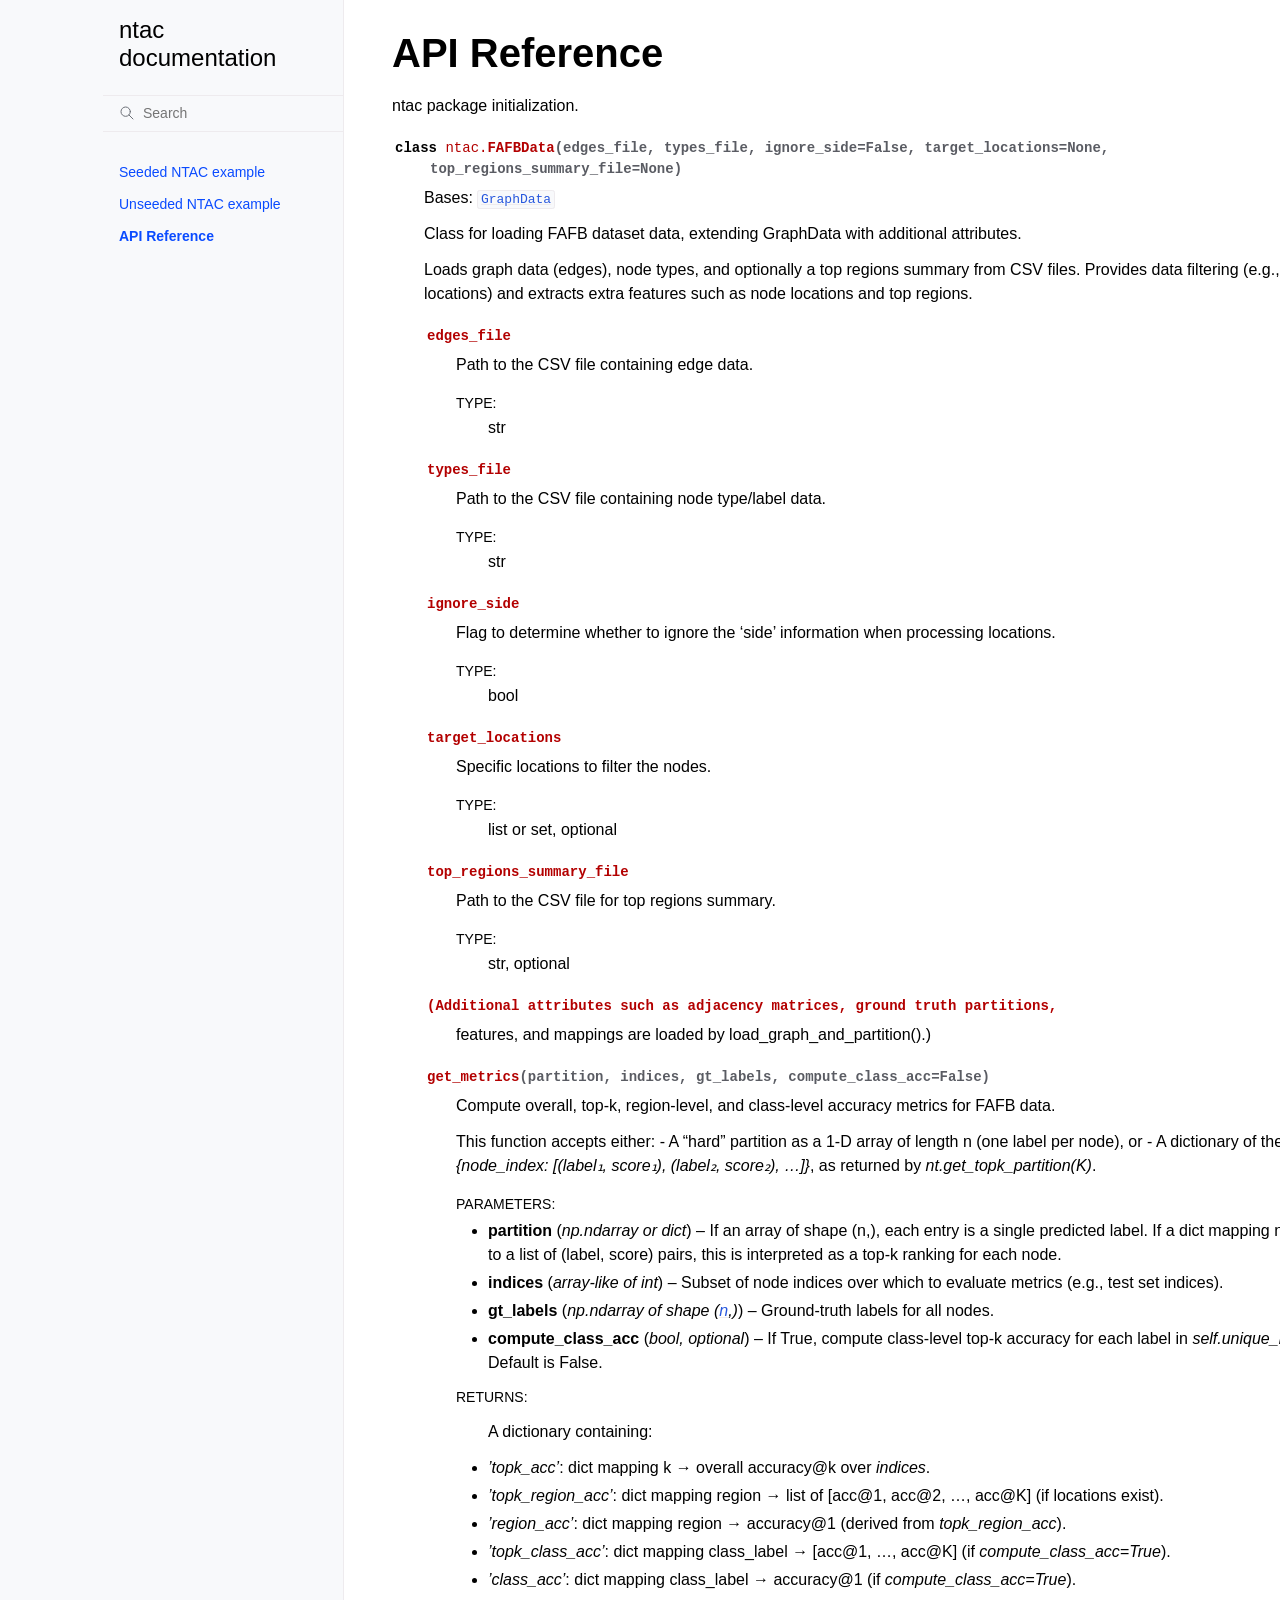
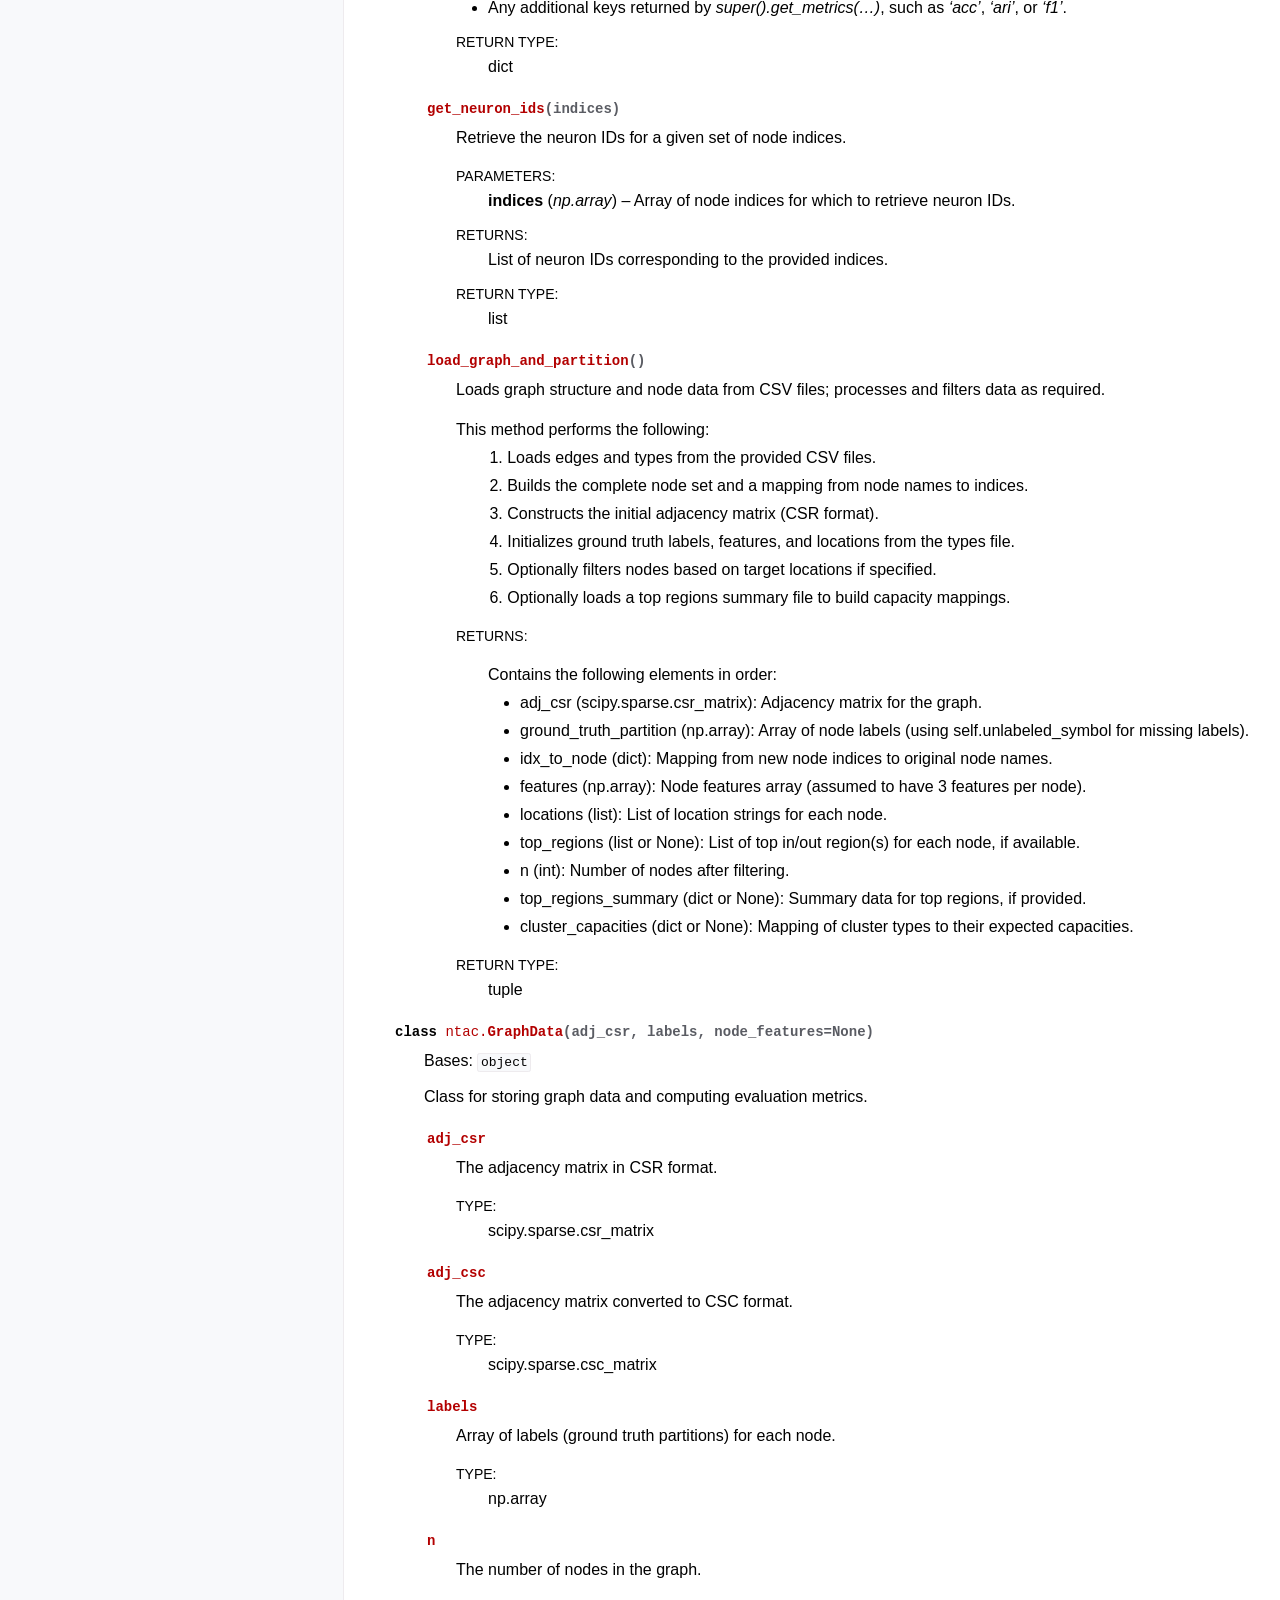
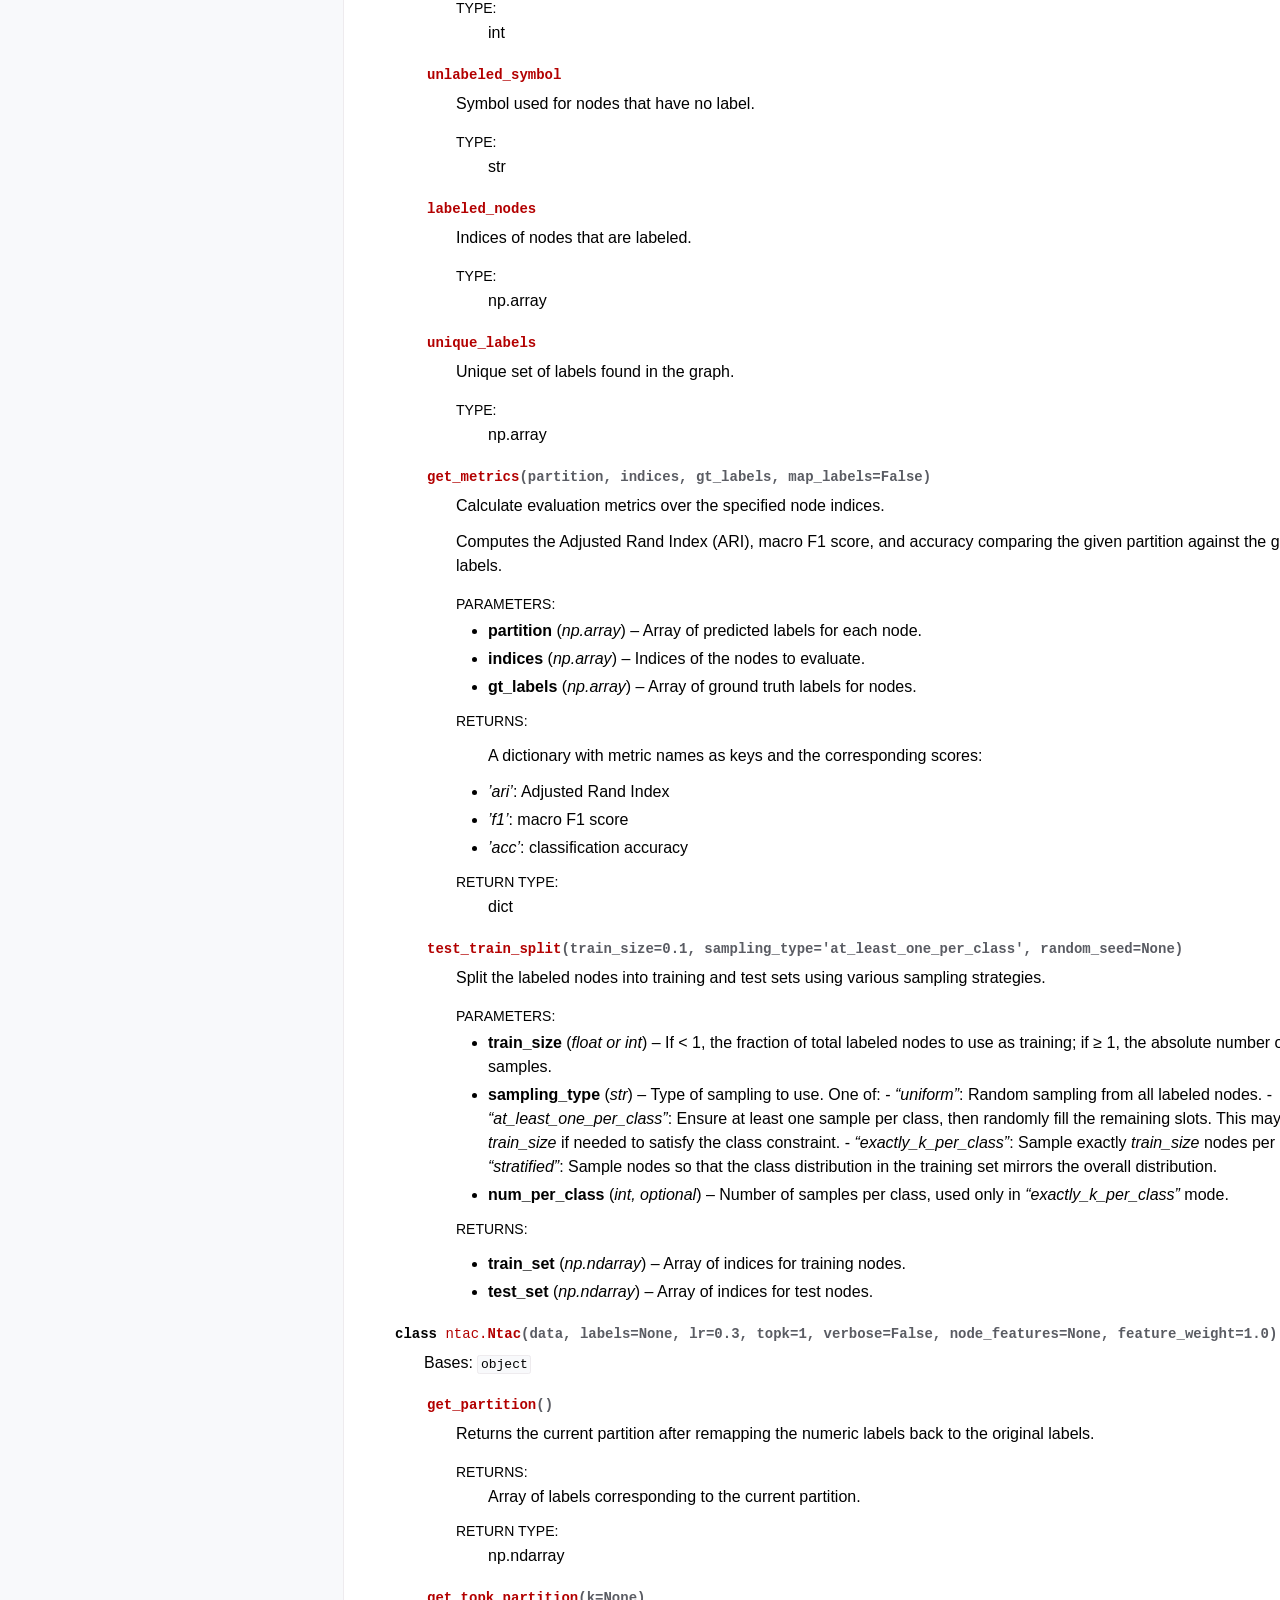
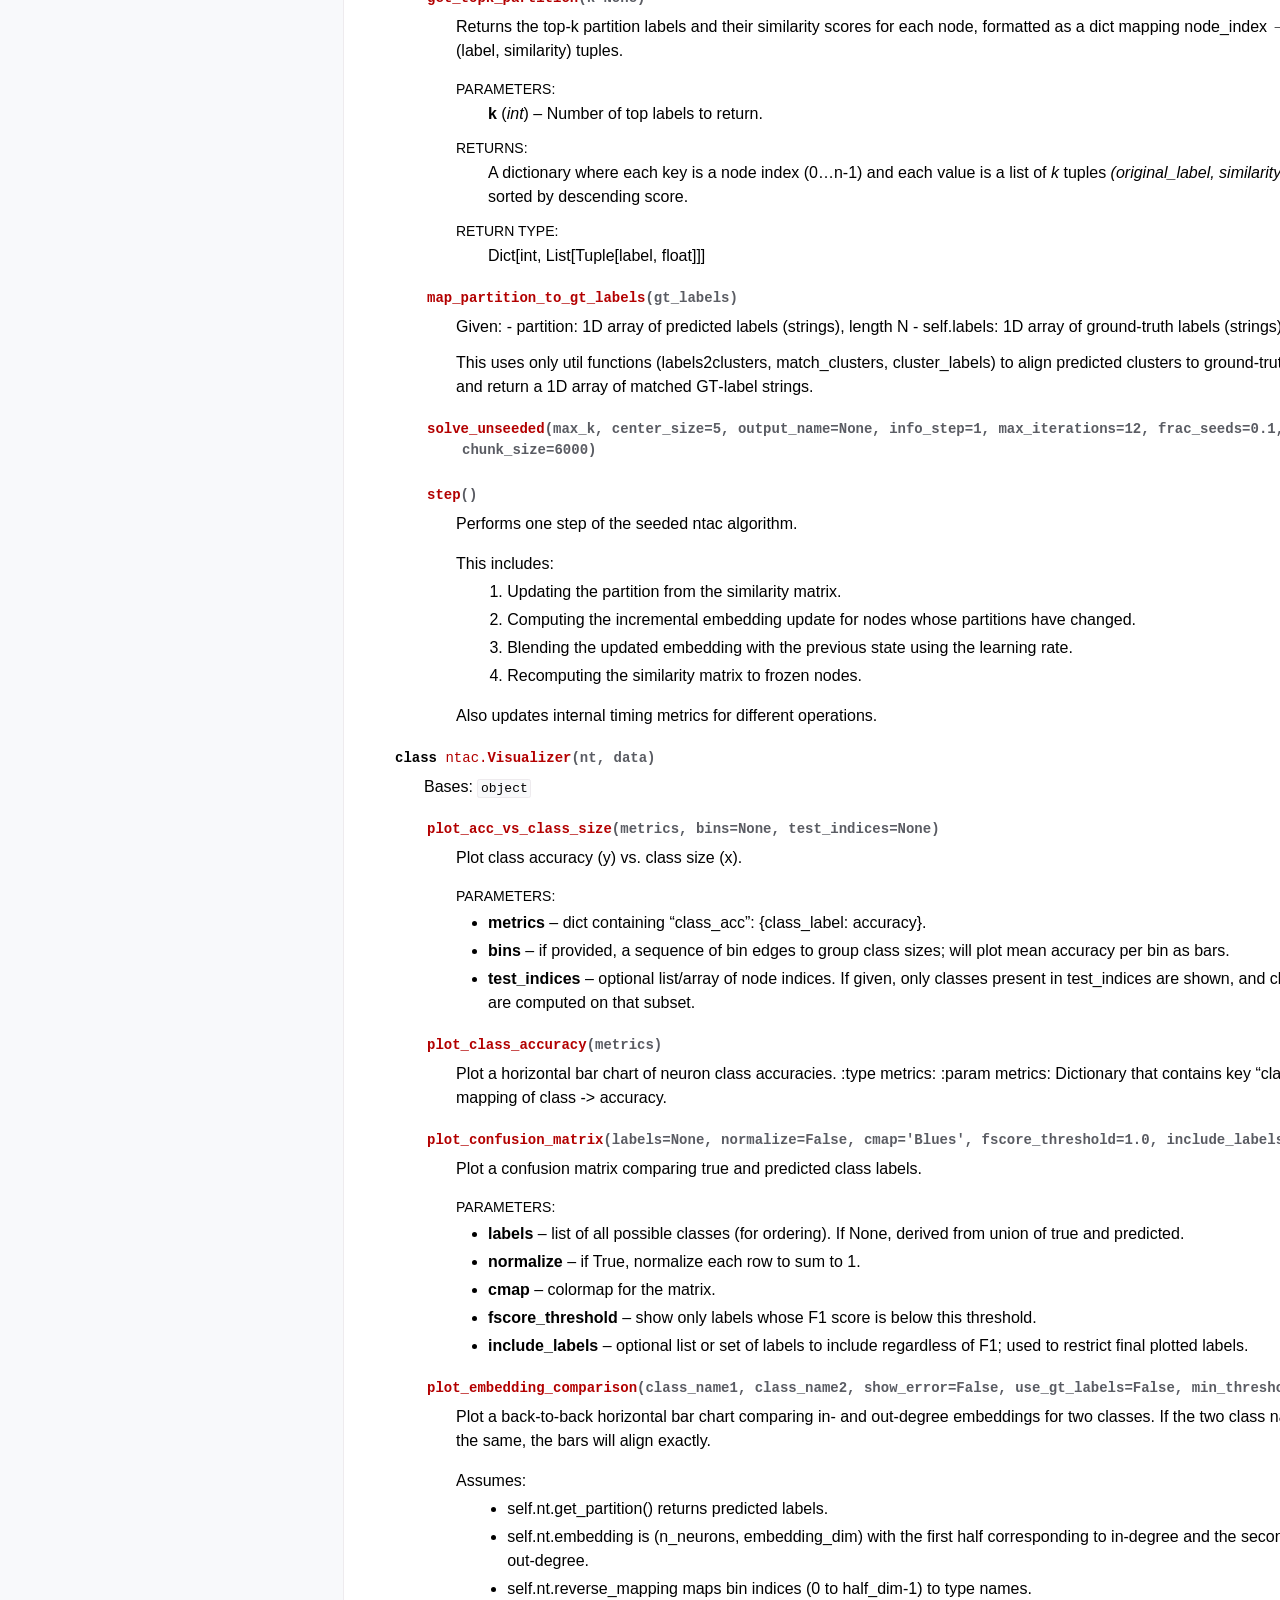
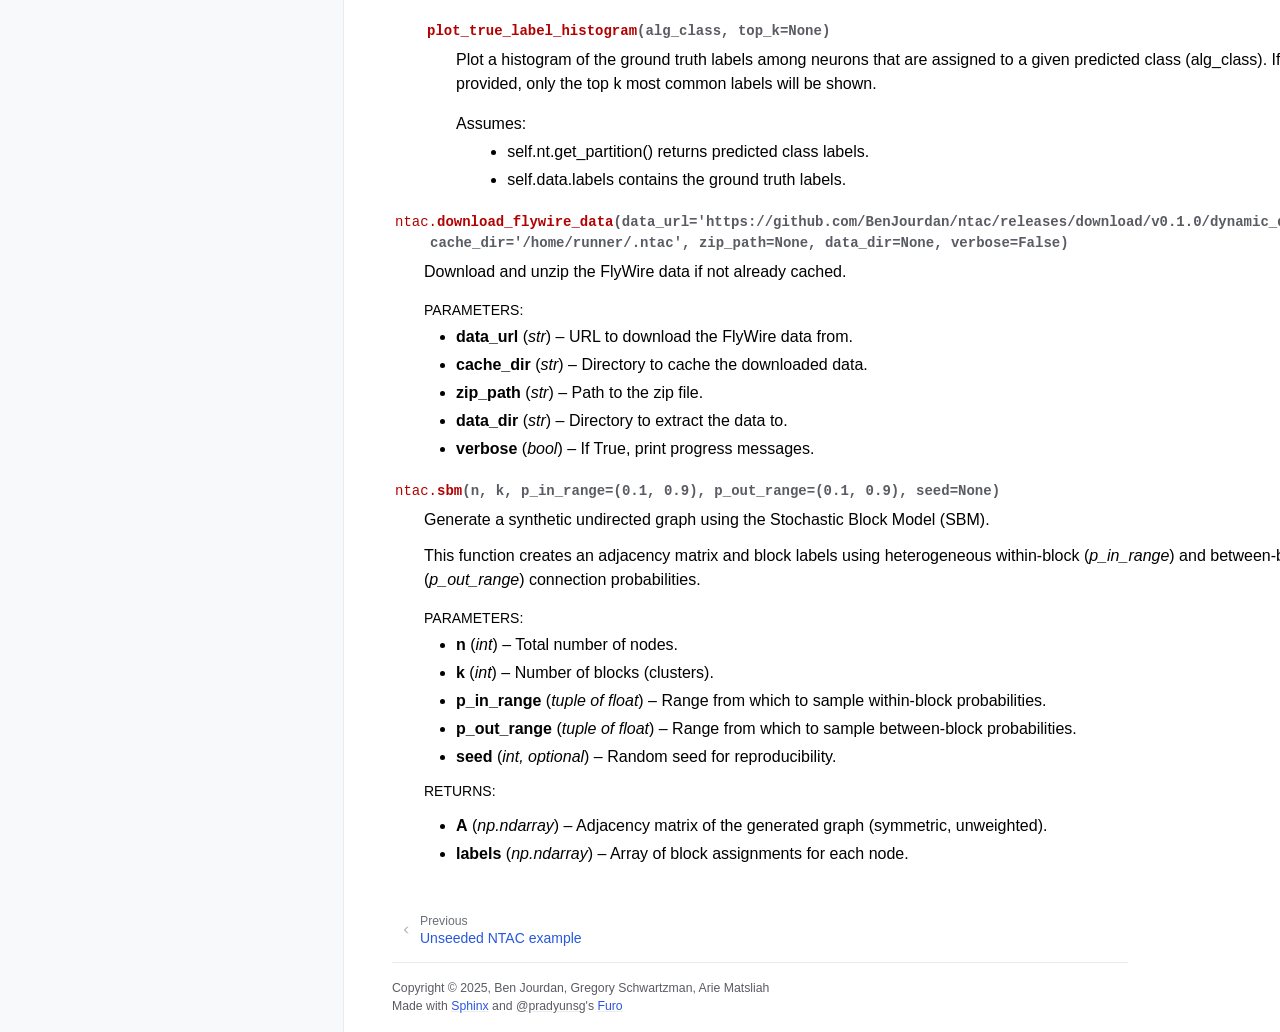
==== commit a8b4b8d9: "deploy: 04a8e4607993266315e8c36d089057e928116483" ====
--- a/api.html
+++ b/api.html
@@ -1,15 +1,15 @@
 <!doctype html>
 <html class="no-js" lang="en" data-content_root="./">
-  <head><meta charset="utf-8"/>
-    <meta name="viewport" content="width=device-width,initial-scale=1"/>
+  <head><meta charset="utf-8">
+    <meta name="viewport" content="width=device-width,initial-scale=1">
     <meta name="color-scheme" content="light dark"><meta name="viewport" content="width=device-width, initial-scale=1" />
-<link rel="index" title="Index" href="genindex.html" /><link rel="search" title="Search" href="search.html" /><link rel="prev" title="Unseeded NTAC example" href="unseeded_example.html" />
-
-    <!-- Generated with Sphinx 8.2.3 and Furo 2024.08.06 -->
+<link rel="index" title="Index" href="genindex.html"><link rel="search" title="Search" href="search.html"><link rel="prev" title="Unseeded NTAC example" href="unseeded_example.html">
+
+    <!-- Generated with Sphinx 9.1.0 and Furo 2025.12.19 -->
         <title>API Reference - ntac documentation</title>
-      <link rel="stylesheet" type="text/css" href="_static/pygments.css?v=a746c00c" />
-    <link rel="stylesheet" type="text/css" href="_static/styles/furo.css?v=354aac6f" />
-    <link rel="stylesheet" type="text/css" href="_static/styles/furo-extensions.css?v=302659d7" />
+      <link rel="stylesheet" type="text/css" href="_static/pygments.css?v=acfd86a5" />
+    <link rel="stylesheet" type="text/css" href="_static/styles/furo.css?v=7bdb33bb" />
+    <link rel="stylesheet" type="text/css" href="_static/styles/furo-extensions.css?v=8dab3a3b" />
     <link rel="stylesheet" type="text/css" href="_static/custom.css?v=66f80225" />
     
     
@@ -17,8 +17,8 @@
 
 <style>
   body {
-    --color-code-background: #f8f8f8;
-  --color-code-foreground: black;
+    --color-code-background: #f2f2f2;
+  --color-code-foreground: #1e1e1e;
   
   }
   @media not print {
@@ -145,14 +145,10 @@
   </symbol>
 </svg>
 
-<input type="checkbox" class="sidebar-toggle" name="__navigation" id="__navigation">
-<input type="checkbox" class="sidebar-toggle" name="__toc" id="__toc">
-<label class="overlay sidebar-overlay" for="__navigation">
-  <div class="visually-hidden">Hide navigation sidebar</div>
-</label>
-<label class="overlay toc-overlay" for="__toc">
-  <div class="visually-hidden">Hide table of contents sidebar</div>
-</label>
+<input type="checkbox" class="sidebar-toggle" name="__navigation" id="__navigation" aria-label="Toggle site navigation sidebar">
+<input type="checkbox" class="sidebar-toggle" name="__toc" id="__toc" aria-label="Toggle table of contents sidebar">
+<label class="overlay sidebar-overlay" for="__navigation"></label>
+<label class="overlay toc-overlay" for="__toc"></label>
 
 <a class="skip-to-content muted-link" href="#furo-main-content">Skip to content</a>
 
@@ -162,8 +158,7 @@
   <header class="mobile-header">
     <div class="header-left">
       <label class="nav-overlay-icon" for="__navigation">
-        <div class="visually-hidden">Toggle site navigation sidebar</div>
-        <i class="icon"><svg><use href="#svg-menu"></use></svg></i>
+        <span class="icon"><svg><use href="#svg-menu"></use></svg></span>
       </label>
     </div>
     <div class="header-center">
@@ -171,8 +166,7 @@
     </div>
     <div class="header-right">
       <div class="theme-toggle-container theme-toggle-header">
-        <button class="theme-toggle">
-          <div class="visually-hidden">Toggle Light / Dark / Auto color theme</div>
+        <button class="theme-toggle" aria-label="Toggle Light / Dark / Auto color theme">
           <svg class="theme-icon-when-auto-light"><use href="#svg-sun-with-moon"></use></svg>
           <svg class="theme-icon-when-auto-dark"><use href="#svg-moon-with-sun"></use></svg>
           <svg class="theme-icon-when-dark"><use href="#svg-moon"></use></svg>
@@ -180,8 +174,7 @@
         </button>
       </div>
       <label class="toc-overlay-icon toc-header-icon" for="__toc">
-        <div class="visually-hidden">Toggle table of contents sidebar</div>
-        <i class="icon"><svg><use href="#svg-toc"></use></svg></i>
+        <span class="icon"><svg><use href="#svg-toc"></use></svg></span>
       </label>
     </div>
   </header>
@@ -189,7 +182,6 @@
     <div class="sidebar-container">
       
       <div class="sidebar-sticky"><a class="sidebar-brand" href="index.html">
-  
   
   <span class="sidebar-brand-text">ntac  documentation</span>
   
@@ -229,8 +221,7 @@
   </a>
 </div>
 <div class="theme-toggle-container theme-toggle-content">
-            <button class="theme-toggle">
-              <div class="visually-hidden">Toggle Light / Dark / Auto color theme</div>
+            <button class="theme-toggle" aria-label="Toggle Light / Dark / Auto color theme">
               <svg class="theme-icon-when-auto-light"><use href="#svg-sun-with-moon"></use></svg>
               <svg class="theme-icon-when-auto-dark"><use href="#svg-moon-with-sun"></use></svg>
               <svg class="theme-icon-when-dark"><use href="#svg-moon"></use></svg>
@@ -238,8 +229,7 @@
             </button>
           </div>
           <label class="toc-overlay-icon toc-content-icon" for="__toc">
-            <div class="visually-hidden">Toggle table of contents sidebar</div>
-            <i class="icon"><svg><use href="#svg-toc"></use></svg></i>
+            <span class="icon"><svg><use href="#svg-toc"></use></svg></span>
           </label>
         </div>
         <article role="main" id="furo-main-content">
@@ -248,7 +238,7 @@
 <p>ntac package initialization.</p>
 <dl class="py class">
 <dt class="sig sig-object py" id="ntac.FAFBData">
-<em class="property"><span class="k"><span class="pre">class</span></span><span class="w"> </span></em><span class="sig-prename descclassname"><span class="pre">ntac.</span></span><span class="sig-name descname"><span class="pre">FAFBData</span></span><span class="sig-paren">(</span><em class="sig-param"><span class="n"><span class="pre">edges_file</span></span></em>, <em class="sig-param"><span class="n"><span class="pre">types_file</span></span></em>, <em class="sig-param"><span class="n"><span class="pre">ignore_side</span></span><span class="o"><span class="pre">=</span></span><span class="default_value"><span class="pre">False</span></span></em>, <em class="sig-param"><span class="n"><span class="pre">target_locations</span></span><span class="o"><span class="pre">=</span></span><span class="default_value"><span class="pre">None</span></span></em>, <em class="sig-param"><span class="n"><span class="pre">top_regions_summary_file</span></span><span class="o"><span class="pre">=</span></span><span class="default_value"><span class="pre">None</span></span></em><span class="sig-paren">)</span><a class="headerlink" href="#ntac.FAFBData" title="Link to this definition">¶</a></dt>
+<span class="property"><span class="k"><span class="pre">class</span></span><span class="w"> </span></span><span class="sig-prename descclassname"><span class="pre">ntac.</span></span><span class="sig-name descname"><span class="pre">FAFBData</span></span><span class="sig-paren">(</span><em class="sig-param"><span class="n"><span class="pre">edges_file</span></span></em>, <em class="sig-param"><span class="n"><span class="pre">types_file</span></span></em>, <em class="sig-param"><span class="n"><span class="pre">ignore_side</span></span><span class="o"><span class="pre">=</span></span><span class="default_value"><span class="pre">False</span></span></em>, <em class="sig-param"><span class="n"><span class="pre">target_locations</span></span><span class="o"><span class="pre">=</span></span><span class="default_value"><span class="pre">None</span></span></em>, <em class="sig-param"><span class="n"><span class="pre">top_regions_summary_file</span></span><span class="o"><span class="pre">=</span></span><span class="default_value"><span class="pre">None</span></span></em><span class="sig-paren">)</span><a class="headerlink" href="#ntac.FAFBData" title="Link to this definition">¶</a></dt>
 <dd><p>Bases: <a class="reference internal" href="#ntac.GraphData" title="ntac.graph_data.GraphData"><code class="xref py py-class docutils literal notranslate"><span class="pre">GraphData</span></code></a></p>
 <p>Class for loading FAFB dataset data, extending GraphData with additional attributes.</p>
 <p>Loads graph data (edges), node types, and optionally a top regions summary from CSV files.
@@ -330,7 +320,7 @@
 If a dict mapping node_index to a list of (label, score) pairs, this is interpreted
 as a top-k ranking for each node.</p></li>
 <li><p><strong>indices</strong> (<em>array-like</em><em> of </em><em>int</em>) – Subset of node indices over which to evaluate metrics (e.g., test set indices).</p></li>
-<li><p><strong>gt_labels</strong> (<em>np.ndarray</em><em> of </em><em>shape</em><em> (</em><em>n</em><em>,</em><em>)</em>) – Ground-truth labels for all nodes.</p></li>
+<li><p><strong>gt_labels</strong> (<em>np.ndarray</em><em> of </em><em>shape</em><em> (</em><a class="reference internal" href="#ntac.GraphData.n" title="ntac.GraphData.n"><em>n</em></a><em>,</em><em>)</em>) – Ground-truth labels for all nodes.</p></li>
 <li><p><strong>compute_class_acc</strong> (<em>bool</em><em>, </em><em>optional</em>) – If True, compute class-level top-k accuracy for each label in <cite>self.unique_labels</cite>.
 Default is False.</p></li>
 </ul>
@@ -413,7 +403,7 @@
 
 <dl class="py class">
 <dt class="sig sig-object py" id="ntac.GraphData">
-<em class="property"><span class="k"><span class="pre">class</span></span><span class="w"> </span></em><span class="sig-prename descclassname"><span class="pre">ntac.</span></span><span class="sig-name descname"><span class="pre">GraphData</span></span><span class="sig-paren">(</span><em class="sig-param"><span class="n"><span class="pre">adj_csr</span></span></em>, <em class="sig-param"><span class="n"><span class="pre">labels</span></span></em><span class="sig-paren">)</span><a class="headerlink" href="#ntac.GraphData" title="Link to this definition">¶</a></dt>
+<span class="property"><span class="k"><span class="pre">class</span></span><span class="w"> </span></span><span class="sig-prename descclassname"><span class="pre">ntac.</span></span><span class="sig-name descname"><span class="pre">GraphData</span></span><span class="sig-paren">(</span><em class="sig-param"><span class="n"><span class="pre">adj_csr</span></span></em>, <em class="sig-param"><span class="n"><span class="pre">labels</span></span></em>, <em class="sig-param"><span class="n"><span class="pre">node_features</span></span><span class="o"><span class="pre">=</span></span><span class="default_value"><span class="pre">None</span></span></em><span class="sig-paren">)</span><a class="headerlink" href="#ntac.GraphData" title="Link to this definition">¶</a></dt>
 <dd><p>Bases: <code class="xref py py-class docutils literal notranslate"><span class="pre">object</span></code></p>
 <p>Class for storing graph data and computing evaluation metrics.</p>
 <dl class="py attribute">
@@ -556,7 +546,7 @@
 
 <dl class="py class">
 <dt class="sig sig-object py" id="ntac.Ntac">
-<em class="property"><span class="k"><span class="pre">class</span></span><span class="w"> </span></em><span class="sig-prename descclassname"><span class="pre">ntac.</span></span><span class="sig-name descname"><span class="pre">Ntac</span></span><span class="sig-paren">(</span><em class="sig-param"><span class="n"><span class="pre">data</span></span></em>, <em class="sig-param"><span class="n"><span class="pre">labels</span></span><span class="o"><span class="pre">=</span></span><span class="default_value"><span class="pre">None</span></span></em>, <em class="sig-param"><span class="n"><span class="pre">lr</span></span><span class="o"><span class="pre">=</span></span><span class="default_value"><span class="pre">0.3</span></span></em>, <em class="sig-param"><span class="n"><span class="pre">topk</span></span><span class="o"><span class="pre">=</span></span><span class="default_value"><span class="pre">1</span></span></em>, <em class="sig-param"><span class="n"><span class="pre">verbose</span></span><span class="o"><span class="pre">=</span></span><span class="default_value"><span class="pre">False</span></span></em><span class="sig-paren">)</span><a class="headerlink" href="#ntac.Ntac" title="Link to this definition">¶</a></dt>
+<span class="property"><span class="k"><span class="pre">class</span></span><span class="w"> </span></span><span class="sig-prename descclassname"><span class="pre">ntac.</span></span><span class="sig-name descname"><span class="pre">Ntac</span></span><span class="sig-paren">(</span><em class="sig-param"><span class="n"><span class="pre">data</span></span></em>, <em class="sig-param"><span class="n"><span class="pre">labels</span></span><span class="o"><span class="pre">=</span></span><span class="default_value"><span class="pre">None</span></span></em>, <em class="sig-param"><span class="n"><span class="pre">lr</span></span><span class="o"><span class="pre">=</span></span><span class="default_value"><span class="pre">0.3</span></span></em>, <em class="sig-param"><span class="n"><span class="pre">topk</span></span><span class="o"><span class="pre">=</span></span><span class="default_value"><span class="pre">1</span></span></em>, <em class="sig-param"><span class="n"><span class="pre">verbose</span></span><span class="o"><span class="pre">=</span></span><span class="default_value"><span class="pre">False</span></span></em>, <em class="sig-param"><span class="n"><span class="pre">node_features</span></span><span class="o"><span class="pre">=</span></span><span class="default_value"><span class="pre">None</span></span></em>, <em class="sig-param"><span class="n"><span class="pre">feature_weight</span></span><span class="o"><span class="pre">=</span></span><span class="default_value"><span class="pre">1.0</span></span></em><span class="sig-paren">)</span><a class="headerlink" href="#ntac.Ntac" title="Link to this definition">¶</a></dt>
 <dd><p>Bases: <code class="xref py py-class docutils literal notranslate"><span class="pre">object</span></code></p>
 <dl class="py method">
 <dt class="sig sig-object py" id="ntac.Ntac.get_partition">
@@ -627,7 +617,7 @@
 
 <dl class="py class">
 <dt class="sig sig-object py" id="ntac.Visualizer">
-<em class="property"><span class="k"><span class="pre">class</span></span><span class="w"> </span></em><span class="sig-prename descclassname"><span class="pre">ntac.</span></span><span class="sig-name descname"><span class="pre">Visualizer</span></span><span class="sig-paren">(</span><em class="sig-param"><span class="n"><span class="pre">nt</span></span></em>, <em class="sig-param"><span class="n"><span class="pre">data</span></span></em><span class="sig-paren">)</span><a class="headerlink" href="#ntac.Visualizer" title="Link to this definition">¶</a></dt>
+<span class="property"><span class="k"><span class="pre">class</span></span><span class="w"> </span></span><span class="sig-prename descclassname"><span class="pre">ntac.</span></span><span class="sig-name descname"><span class="pre">Visualizer</span></span><span class="sig-paren">(</span><em class="sig-param"><span class="n"><span class="pre">nt</span></span></em>, <em class="sig-param"><span class="n"><span class="pre">data</span></span></em><span class="sig-paren">)</span><a class="headerlink" href="#ntac.Visualizer" title="Link to this definition">¶</a></dt>
 <dd><p>Bases: <code class="xref py py-class docutils literal notranslate"><span class="pre">object</span></code></p>
 <dl class="py method">
 <dt class="sig sig-object py" id="ntac.Visualizer.plot_acc_vs_class_size">
@@ -851,8 +841,8 @@
     </aside>
   </div>
 </div><script src="_static/documentation_options.js?v=5929fcd5"></script>
-    <script src="_static/doctools.js?v=9bcbadda"></script>
-    <script src="_static/sphinx_highlight.js?v=dc90522c"></script>
-    <script src="_static/scripts/furo.js?v=5fa4622c"></script>
+    <script src="_static/doctools.js?v=fd6eb6e6"></script>
+    <script src="_static/sphinx_highlight.js?v=6ffebe34"></script>
+    <script src="_static/scripts/furo.js?v=46bd48cc"></script>
     </body>
 </html>
--- a/_static/pygments.css
+++ b/_static/pygments.css
@@ -3,85 +3,77 @@
 .highlight span.linenos { color: inherit; background-color: transparent; padding-left: 5px; padding-right: 5px; }
 .highlight td.linenos .special { color: #000000; background-color: #ffffc0; padding-left: 5px; padding-right: 5px; }
 .highlight span.linenos.special { color: #000000; background-color: #ffffc0; padding-left: 5px; padding-right: 5px; }
-.highlight .hll { background-color: #ffffcc }
-.highlight { background: #f8f8f8; }
-.highlight .c { color: #8f5902; font-style: italic } /* Comment */
-.highlight .err { color: #a40000; border: 1px solid #ef2929 } /* Error */
-.highlight .g { color: #000000 } /* Generic */
-.highlight .k { color: #204a87; font-weight: bold } /* Keyword */
-.highlight .l { color: #000000 } /* Literal */
-.highlight .n { color: #000000 } /* Name */
-.highlight .o { color: #ce5c00; font-weight: bold } /* Operator */
-.highlight .x { color: #000000 } /* Other */
-.highlight .p { color: #000000; font-weight: bold } /* Punctuation */
-.highlight .ch { color: #8f5902; font-style: italic } /* Comment.Hashbang */
-.highlight .cm { color: #8f5902; font-style: italic } /* Comment.Multiline */
-.highlight .cp { color: #8f5902; font-style: italic } /* Comment.Preproc */
-.highlight .cpf { color: #8f5902; font-style: italic } /* Comment.PreprocFile */
-.highlight .c1 { color: #8f5902; font-style: italic } /* Comment.Single */
-.highlight .cs { color: #8f5902; font-style: italic } /* Comment.Special */
-.highlight .gd { color: #a40000 } /* Generic.Deleted */
-.highlight .ge { color: #000000; font-style: italic } /* Generic.Emph */
-.highlight .ges { color: #000000; font-weight: bold; font-style: italic } /* Generic.EmphStrong */
-.highlight .gr { color: #ef2929 } /* Generic.Error */
-.highlight .gh { color: #000080; font-weight: bold } /* Generic.Heading */
-.highlight .gi { color: #00A000 } /* Generic.Inserted */
-.highlight .go { color: #000000; font-style: italic } /* Generic.Output */
-.highlight .gp { color: #8f5902 } /* Generic.Prompt */
-.highlight .gs { color: #000000; font-weight: bold } /* Generic.Strong */
-.highlight .gu { color: #800080; font-weight: bold } /* Generic.Subheading */
-.highlight .gt { color: #a40000; font-weight: bold } /* Generic.Traceback */
-.highlight .kc { color: #204a87; font-weight: bold } /* Keyword.Constant */
-.highlight .kd { color: #204a87; font-weight: bold } /* Keyword.Declaration */
-.highlight .kn { color: #204a87; font-weight: bold } /* Keyword.Namespace */
-.highlight .kp { color: #204a87; font-weight: bold } /* Keyword.Pseudo */
-.highlight .kr { color: #204a87; font-weight: bold } /* Keyword.Reserved */
-.highlight .kt { color: #204a87; font-weight: bold } /* Keyword.Type */
-.highlight .ld { color: #000000 } /* Literal.Date */
-.highlight .m { color: #0000cf; font-weight: bold } /* Literal.Number */
-.highlight .s { color: #4e9a06 } /* Literal.String */
-.highlight .na { color: #c4a000 } /* Name.Attribute */
-.highlight .nb { color: #204a87 } /* Name.Builtin */
-.highlight .nc { color: #000000 } /* Name.Class */
-.highlight .no { color: #000000 } /* Name.Constant */
-.highlight .nd { color: #5c35cc; font-weight: bold } /* Name.Decorator */
-.highlight .ni { color: #ce5c00 } /* Name.Entity */
-.highlight .ne { color: #cc0000; font-weight: bold } /* Name.Exception */
-.highlight .nf { color: #000000 } /* Name.Function */
-.highlight .nl { color: #f57900 } /* Name.Label */
-.highlight .nn { color: #000000 } /* Name.Namespace */
-.highlight .nx { color: #000000 } /* Name.Other */
-.highlight .py { color: #000000 } /* Name.Property */
-.highlight .nt { color: #204a87; font-weight: bold } /* Name.Tag */
-.highlight .nv { color: #000000 } /* Name.Variable */
-.highlight .ow { color: #204a87; font-weight: bold } /* Operator.Word */
-.highlight .pm { color: #000000; font-weight: bold } /* Punctuation.Marker */
-.highlight .w { color: #f8f8f8 } /* Text.Whitespace */
-.highlight .mb { color: #0000cf; font-weight: bold } /* Literal.Number.Bin */
-.highlight .mf { color: #0000cf; font-weight: bold } /* Literal.Number.Float */
-.highlight .mh { color: #0000cf; font-weight: bold } /* Literal.Number.Hex */
-.highlight .mi { color: #0000cf; font-weight: bold } /* Literal.Number.Integer */
-.highlight .mo { color: #0000cf; font-weight: bold } /* Literal.Number.Oct */
-.highlight .sa { color: #4e9a06 } /* Literal.String.Affix */
-.highlight .sb { color: #4e9a06 } /* Literal.String.Backtick */
-.highlight .sc { color: #4e9a06 } /* Literal.String.Char */
-.highlight .dl { color: #4e9a06 } /* Literal.String.Delimiter */
-.highlight .sd { color: #8f5902; font-style: italic } /* Literal.String.Doc */
-.highlight .s2 { color: #4e9a06 } /* Literal.String.Double */
-.highlight .se { color: #4e9a06 } /* Literal.String.Escape */
-.highlight .sh { color: #4e9a06 } /* Literal.String.Heredoc */
-.highlight .si { color: #4e9a06 } /* Literal.String.Interpol */
-.highlight .sx { color: #4e9a06 } /* Literal.String.Other */
-.highlight .sr { color: #4e9a06 } /* Literal.String.Regex */
-.highlight .s1 { color: #4e9a06 } /* Literal.String.Single */
-.highlight .ss { color: #4e9a06 } /* Literal.String.Symbol */
-.highlight .bp { color: #3465a4 } /* Name.Builtin.Pseudo */
-.highlight .fm { color: #000000 } /* Name.Function.Magic */
-.highlight .vc { color: #000000 } /* Name.Variable.Class */
-.highlight .vg { color: #000000 } /* Name.Variable.Global */
-.highlight .vi { color: #000000 } /* Name.Variable.Instance */
-.highlight .vm { color: #000000 } /* Name.Variable.Magic */
-.highlight .il { color: #0000cf; font-weight: bold } /* Literal.Number.Integer.Long */
+.highlight .hll { background-color: #fdf2e2 }
+.highlight { background: #f2f2f2; color: #1e1e1e }
+.highlight .c { color: #515151 } /* Comment */
+.highlight .err { color: #d71835 } /* Error */
+.highlight .k { color: #8045e5 } /* Keyword */
+.highlight .l { color: #7f4707 } /* Literal */
+.highlight .n { color: #1e1e1e } /* Name */
+.highlight .o { color: #116633 } /* Operator */
+.highlight .p { color: #1e1e1e } /* Punctuation */
+.highlight .ch { color: #515151 } /* Comment.Hashbang */
+.highlight .cm { color: #515151 } /* Comment.Multiline */
+.highlight .cp { color: #515151 } /* Comment.Preproc */
+.highlight .cpf { color: #515151 } /* Comment.PreprocFile */
+.highlight .c1 { color: #515151 } /* Comment.Single */
+.highlight .cs { color: #515151 } /* Comment.Special */
+.highlight .gd { color: #00749c } /* Generic.Deleted */
+.highlight .ge { font-style: italic } /* Generic.Emph */
+.highlight .gh { color: #00749c } /* Generic.Heading */
+.highlight .gs { font-weight: bold } /* Generic.Strong */
+.highlight .gu { color: #00749c } /* Generic.Subheading */
+.highlight .kc { color: #8045e5 } /* Keyword.Constant */
+.highlight .kd { color: #8045e5 } /* Keyword.Declaration */
+.highlight .kn { color: #8045e5 } /* Keyword.Namespace */
+.highlight .kp { color: #8045e5 } /* Keyword.Pseudo */
+.highlight .kr { color: #8045e5 } /* Keyword.Reserved */
+.highlight .kt { color: #7f4707 } /* Keyword.Type */
+.highlight .ld { color: #7f4707 } /* Literal.Date */
+.highlight .m { color: #7f4707 } /* Literal.Number */
+.highlight .s { color: #116633 } /* Literal.String */
+.highlight .na { color: #7f4707 } /* Name.Attribute */
+.highlight .nb { color: #7f4707 } /* Name.Builtin */
+.highlight .nc { color: #00749c } /* Name.Class */
+.highlight .no { color: #00749c } /* Name.Constant */
+.highlight .nd { color: #7f4707 } /* Name.Decorator */
+.highlight .ni { color: #116633 } /* Name.Entity */
+.highlight .ne { color: #8045e5 } /* Name.Exception */
+.highlight .nf { color: #00749c } /* Name.Function */
+.highlight .nl { color: #7f4707 } /* Name.Label */
+.highlight .nn { color: #1e1e1e } /* Name.Namespace */
+.highlight .nx { color: #1e1e1e } /* Name.Other */
+.highlight .py { color: #00749c } /* Name.Property */
+.highlight .nt { color: #00749c } /* Name.Tag */
+.highlight .nv { color: #d71835 } /* Name.Variable */
+.highlight .ow { color: #8045e5 } /* Operator.Word */
+.highlight .pm { color: #1e1e1e } /* Punctuation.Marker */
+.highlight .w { color: #1e1e1e } /* Text.Whitespace */
+.highlight .mb { color: #7f4707 } /* Literal.Number.Bin */
+.highlight .mf { color: #7f4707 } /* Literal.Number.Float */
+.highlight .mh { color: #7f4707 } /* Literal.Number.Hex */
+.highlight .mi { color: #7f4707 } /* Literal.Number.Integer */
+.highlight .mo { color: #7f4707 } /* Literal.Number.Oct */
+.highlight .sa { color: #116633 } /* Literal.String.Affix */
+.highlight .sb { color: #116633 } /* Literal.String.Backtick */
+.highlight .sc { color: #116633 } /* Literal.String.Char */
+.highlight .dl { color: #116633 } /* Literal.String.Delimiter */
+.highlight .sd { color: #116633 } /* Literal.String.Doc */
+.highlight .s2 { color: #116633 } /* Literal.String.Double */
+.highlight .se { color: #116633 } /* Literal.String.Escape */
+.highlight .sh { color: #116633 } /* Literal.String.Heredoc */
+.highlight .si { color: #116633 } /* Literal.String.Interpol */
+.highlight .sx { color: #116633 } /* Literal.String.Other */
+.highlight .sr { color: #d71835 } /* Literal.String.Regex */
+.highlight .s1 { color: #116633 } /* Literal.String.Single */
+.highlight .ss { color: #00749c } /* Literal.String.Symbol */
+.highlight .bp { color: #7f4707 } /* Name.Builtin.Pseudo */
+.highlight .fm { color: #00749c } /* Name.Function.Magic */
+.highlight .vc { color: #d71835 } /* Name.Variable.Class */
+.highlight .vg { color: #d71835 } /* Name.Variable.Global */
+.highlight .vi { color: #d71835 } /* Name.Variable.Instance */
+.highlight .vm { color: #7f4707 } /* Name.Variable.Magic */
+.highlight .il { color: #7f4707 } /* Literal.Number.Integer.Long */
 @media not print {
 body[data-theme="dark"] .highlight pre { line-height: 125%; }
 body[data-theme="dark"] .highlight td.linenos .normal { color: #aaaaaa; background-color: transparent; padding-left: 5px; padding-right: 5px; }
--- a/_static/styles/furo-extensions.css
+++ b/_static/styles/furo-extensions.css
@@ -1,2 +1,2 @@
-#furo-sidebar-ad-placement{padding:var(--sidebar-item-spacing-vertical) var(--sidebar-item-spacing-horizontal)}#furo-sidebar-ad-placement .ethical-sidebar{background:var(--color-background-secondary);border:none;box-shadow:none}#furo-sidebar-ad-placement .ethical-sidebar:hover{background:var(--color-background-hover)}#furo-sidebar-ad-placement .ethical-sidebar a{color:var(--color-foreground-primary)}#furo-sidebar-ad-placement .ethical-callout a{color:var(--color-foreground-secondary)!important}#furo-readthedocs-versions{background:transparent;display:block;position:static;width:100%}#furo-readthedocs-versions .rst-versions{background:#1a1c1e}#furo-readthedocs-versions .rst-current-version{background:var(--color-sidebar-item-background);cursor:unset}#furo-readthedocs-versions .rst-current-version:hover{background:var(--color-sidebar-item-background)}#furo-readthedocs-versions .rst-current-version .fa-book{color:var(--color-foreground-primary)}#furo-readthedocs-versions>.rst-other-versions{padding:0}#furo-readthedocs-versions>.rst-other-versions small{opacity:1}#furo-readthedocs-versions .injected .rst-versions{position:unset}#furo-readthedocs-versions:focus-within,#furo-readthedocs-versions:hover{box-shadow:0 0 0 1px var(--color-sidebar-background-border)}#furo-readthedocs-versions:focus-within .rst-current-version,#furo-readthedocs-versions:hover .rst-current-version{background:#1a1c1e;font-size:inherit;height:auto;line-height:inherit;padding:12px;text-align:right}#furo-readthedocs-versions:focus-within .rst-current-version .fa-book,#furo-readthedocs-versions:hover .rst-current-version .fa-book{color:#fff;float:left}#furo-readthedocs-versions:focus-within .fa-caret-down,#furo-readthedocs-versions:hover .fa-caret-down{display:none}#furo-readthedocs-versions:focus-within .injected,#furo-readthedocs-versions:focus-within .rst-current-version,#furo-readthedocs-versions:focus-within .rst-other-versions,#furo-readthedocs-versions:hover .injected,#furo-readthedocs-versions:hover .rst-current-version,#furo-readthedocs-versions:hover .rst-other-versions{display:block}#furo-readthedocs-versions:focus-within>.rst-current-version,#furo-readthedocs-versions:hover>.rst-current-version{display:none}.highlight:hover button.copybtn{color:var(--color-code-foreground)}.highlight button.copybtn{align-items:center;background-color:var(--color-code-background);border:none;color:var(--color-background-item);cursor:pointer;height:1.25em;right:.5rem;top:.625rem;transition:color .3s,opacity .3s;width:1.25em}.highlight button.copybtn:hover{background-color:var(--color-code-background);color:var(--color-brand-content)}.highlight button.copybtn:after{background-color:transparent;color:var(--color-code-foreground);display:none}.highlight button.copybtn.success{color:#22863a;transition:color 0ms}.highlight button.copybtn.success:after{display:block}.highlight button.copybtn svg{padding:0}body{--sd-color-primary:var(--color-brand-primary);--sd-color-primary-highlight:var(--color-brand-content);--sd-color-primary-text:var(--color-background-primary);--sd-color-shadow:rgba(0,0,0,.05);--sd-color-card-border:var(--color-card-border);--sd-color-card-border-hover:var(--color-brand-content);--sd-color-card-background:var(--color-card-background);--sd-color-card-text:var(--color-foreground-primary);--sd-color-card-header:var(--color-card-marginals-background);--sd-color-card-footer:var(--color-card-marginals-background);--sd-color-tabs-label-active:var(--color-brand-content);--sd-color-tabs-label-hover:var(--color-foreground-muted);--sd-color-tabs-label-inactive:var(--color-foreground-muted);--sd-color-tabs-underline-active:var(--color-brand-content);--sd-color-tabs-underline-hover:var(--color-foreground-border);--sd-color-tabs-underline-inactive:var(--color-background-border);--sd-color-tabs-overline:var(--color-background-border);--sd-color-tabs-underline:var(--color-background-border)}.sd-tab-content{box-shadow:0 -2px var(--sd-color-tabs-overline),0 1px var(--sd-color-tabs-underline)}.sd-card{box-shadow:0 .1rem .25rem var(--sd-color-shadow),0 0 .0625rem rgba(0,0,0,.1)}.sd-shadow-sm{box-shadow:0 .1rem .25rem var(--sd-color-shadow),0 0 .0625rem rgba(0,0,0,.1)!important}.sd-shadow-md{box-shadow:0 .3rem .75rem var(--sd-color-shadow),0 0 .0625rem rgba(0,0,0,.1)!important}.sd-shadow-lg{box-shadow:0 .6rem 1.5rem var(--sd-color-shadow),0 0 .0625rem rgba(0,0,0,.1)!important}.sd-card-hover:hover{transform:none}.sd-cards-carousel{gap:.25rem;padding:.25rem}body{--tabs--label-text:var(--color-foreground-muted);--tabs--label-text--hover:var(--color-foreground-muted);--tabs--label-text--active:var(--color-brand-content);--tabs--label-text--active--hover:var(--color-brand-content);--tabs--label-background:transparent;--tabs--label-background--hover:transparent;--tabs--label-background--active:transparent;--tabs--label-background--active--hover:transparent;--tabs--padding-x:0.25em;--tabs--margin-x:1em;--tabs--border:var(--color-background-border);--tabs--label-border:transparent;--tabs--label-border--hover:var(--color-foreground-muted);--tabs--label-border--active:var(--color-brand-content);--tabs--label-border--active--hover:var(--color-brand-content)}[role=main] .container{max-width:none;padding-left:0;padding-right:0}.shadow.docutils{border:none;box-shadow:0 .2rem .5rem rgba(0,0,0,.05),0 0 .0625rem rgba(0,0,0,.1)!important}.sphinx-bs .card{background-color:var(--color-background-secondary);color:var(--color-foreground)}
+#furo-sidebar-ad-placement{padding:var(--sidebar-item-spacing-vertical) var(--sidebar-item-spacing-horizontal)}#furo-sidebar-ad-placement .ethical-sidebar{background:var(--color-background-secondary);border:none;box-shadow:none}#furo-sidebar-ad-placement .ethical-sidebar:hover{background:var(--color-background-hover)}#furo-sidebar-ad-placement .ethical-sidebar a{color:var(--color-foreground-primary)}#furo-sidebar-ad-placement .ethical-callout a{color:var(--color-foreground-secondary)!important}#furo-readthedocs-versions{background:transparent;display:block;position:static;width:100%}#furo-readthedocs-versions .rst-versions{background:#1a1c1e}#furo-readthedocs-versions .rst-current-version{background:var(--color-sidebar-item-background);cursor:unset}#furo-readthedocs-versions .rst-current-version:hover{background:var(--color-sidebar-item-background)}#furo-readthedocs-versions .rst-current-version .fa-book{color:var(--color-foreground-primary)}#furo-readthedocs-versions>.rst-other-versions{padding:0}#furo-readthedocs-versions>.rst-other-versions small{opacity:1}#furo-readthedocs-versions .injected .rst-versions{position:unset}#furo-readthedocs-versions:focus-within,#furo-readthedocs-versions:hover{box-shadow:0 0 0 1px var(--color-sidebar-background-border)}#furo-readthedocs-versions:focus-within .rst-current-version,#furo-readthedocs-versions:hover .rst-current-version{background:#1a1c1e;font-size:inherit;height:auto;line-height:inherit;padding:12px;text-align:right}#furo-readthedocs-versions:focus-within .rst-current-version .fa-book,#furo-readthedocs-versions:hover .rst-current-version .fa-book{color:#fff;float:left}#furo-readthedocs-versions:focus-within .fa-caret-down,#furo-readthedocs-versions:hover .fa-caret-down{display:none}#furo-readthedocs-versions:focus-within .injected,#furo-readthedocs-versions:focus-within .rst-current-version,#furo-readthedocs-versions:focus-within .rst-other-versions,#furo-readthedocs-versions:hover .injected,#furo-readthedocs-versions:hover .rst-current-version,#furo-readthedocs-versions:hover .rst-other-versions{display:block}#furo-readthedocs-versions:focus-within>.rst-current-version,#furo-readthedocs-versions:hover>.rst-current-version{display:none}.highlight:hover button.copybtn{color:var(--color-code-foreground)}.highlight button.copybtn{align-items:center;background-color:var(--color-code-background);border:none;color:var(--color-background-item);cursor:pointer;height:1.25em;right:.5rem;top:.625rem;transition:color .3s,opacity .3s;width:1.25em}.highlight button.copybtn:hover{background-color:var(--color-code-background);color:var(--color-brand-content)}.highlight button.copybtn:after{background-color:transparent;color:var(--color-code-foreground);display:none}.highlight button.copybtn.success{color:#22863a;transition:color 0s}.highlight button.copybtn.success:after{display:block}.highlight button.copybtn svg{padding:0}body{--sd-color-primary:var(--color-brand-primary);--sd-color-primary-highlight:var(--color-brand-content);--sd-color-primary-text:var(--color-background-primary);--sd-color-shadow:rgba(0,0,0,.05);--sd-color-card-border:var(--color-card-border);--sd-color-card-border-hover:var(--color-brand-content);--sd-color-card-background:var(--color-card-background);--sd-color-card-text:var(--color-foreground-primary);--sd-color-card-header:var(--color-card-marginals-background);--sd-color-card-footer:var(--color-card-marginals-background);--sd-color-tabs-label-active:var(--color-brand-content);--sd-color-tabs-label-hover:var(--color-foreground-muted);--sd-color-tabs-label-inactive:var(--color-foreground-muted);--sd-color-tabs-underline-active:var(--color-brand-content);--sd-color-tabs-underline-hover:var(--color-foreground-border);--sd-color-tabs-underline-inactive:var(--color-background-border);--sd-color-tabs-overline:var(--color-background-border);--sd-color-tabs-underline:var(--color-background-border)}.sd-tab-content{box-shadow:0 -2px var(--sd-color-tabs-overline),0 1px var(--sd-color-tabs-underline)}.sd-card{box-shadow:0 .1rem .25rem var(--sd-color-shadow),0 0 .0625rem rgba(0,0,0,.1)}.sd-shadow-sm{box-shadow:0 .1rem .25rem var(--sd-color-shadow),0 0 .0625rem rgba(0,0,0,.1)!important}.sd-shadow-md{box-shadow:0 .3rem .75rem var(--sd-color-shadow),0 0 .0625rem rgba(0,0,0,.1)!important}.sd-shadow-lg{box-shadow:0 .6rem 1.5rem var(--sd-color-shadow),0 0 .0625rem rgba(0,0,0,.1)!important}.sd-card-hover:hover{transform:none}.sd-cards-carousel{gap:.25rem;padding:.25rem}body{--tabs--label-text:var(--color-foreground-muted);--tabs--label-text--hover:var(--color-foreground-muted);--tabs--label-text--active:var(--color-brand-content);--tabs--label-text--active--hover:var(--color-brand-content);--tabs--label-background:transparent;--tabs--label-background--hover:transparent;--tabs--label-background--active:transparent;--tabs--label-background--active--hover:transparent;--tabs--padding-x:0.25em;--tabs--margin-x:1em;--tabs--border:var(--color-background-border);--tabs--label-border:transparent;--tabs--label-border--hover:var(--color-foreground-muted);--tabs--label-border--active:var(--color-brand-content);--tabs--label-border--active--hover:var(--color-brand-content)}[role=main] .container{max-width:none;padding-left:0;padding-right:0}.shadow.docutils{border:none;box-shadow:0 .2rem .5rem rgba(0,0,0,.05),0 0 .0625rem rgba(0,0,0,.1)!important}.sphinx-bs .card{background-color:var(--color-background-secondary);color:var(--color-foreground)}
 /*# sourceMappingURL=furo-extensions.css.map*/
